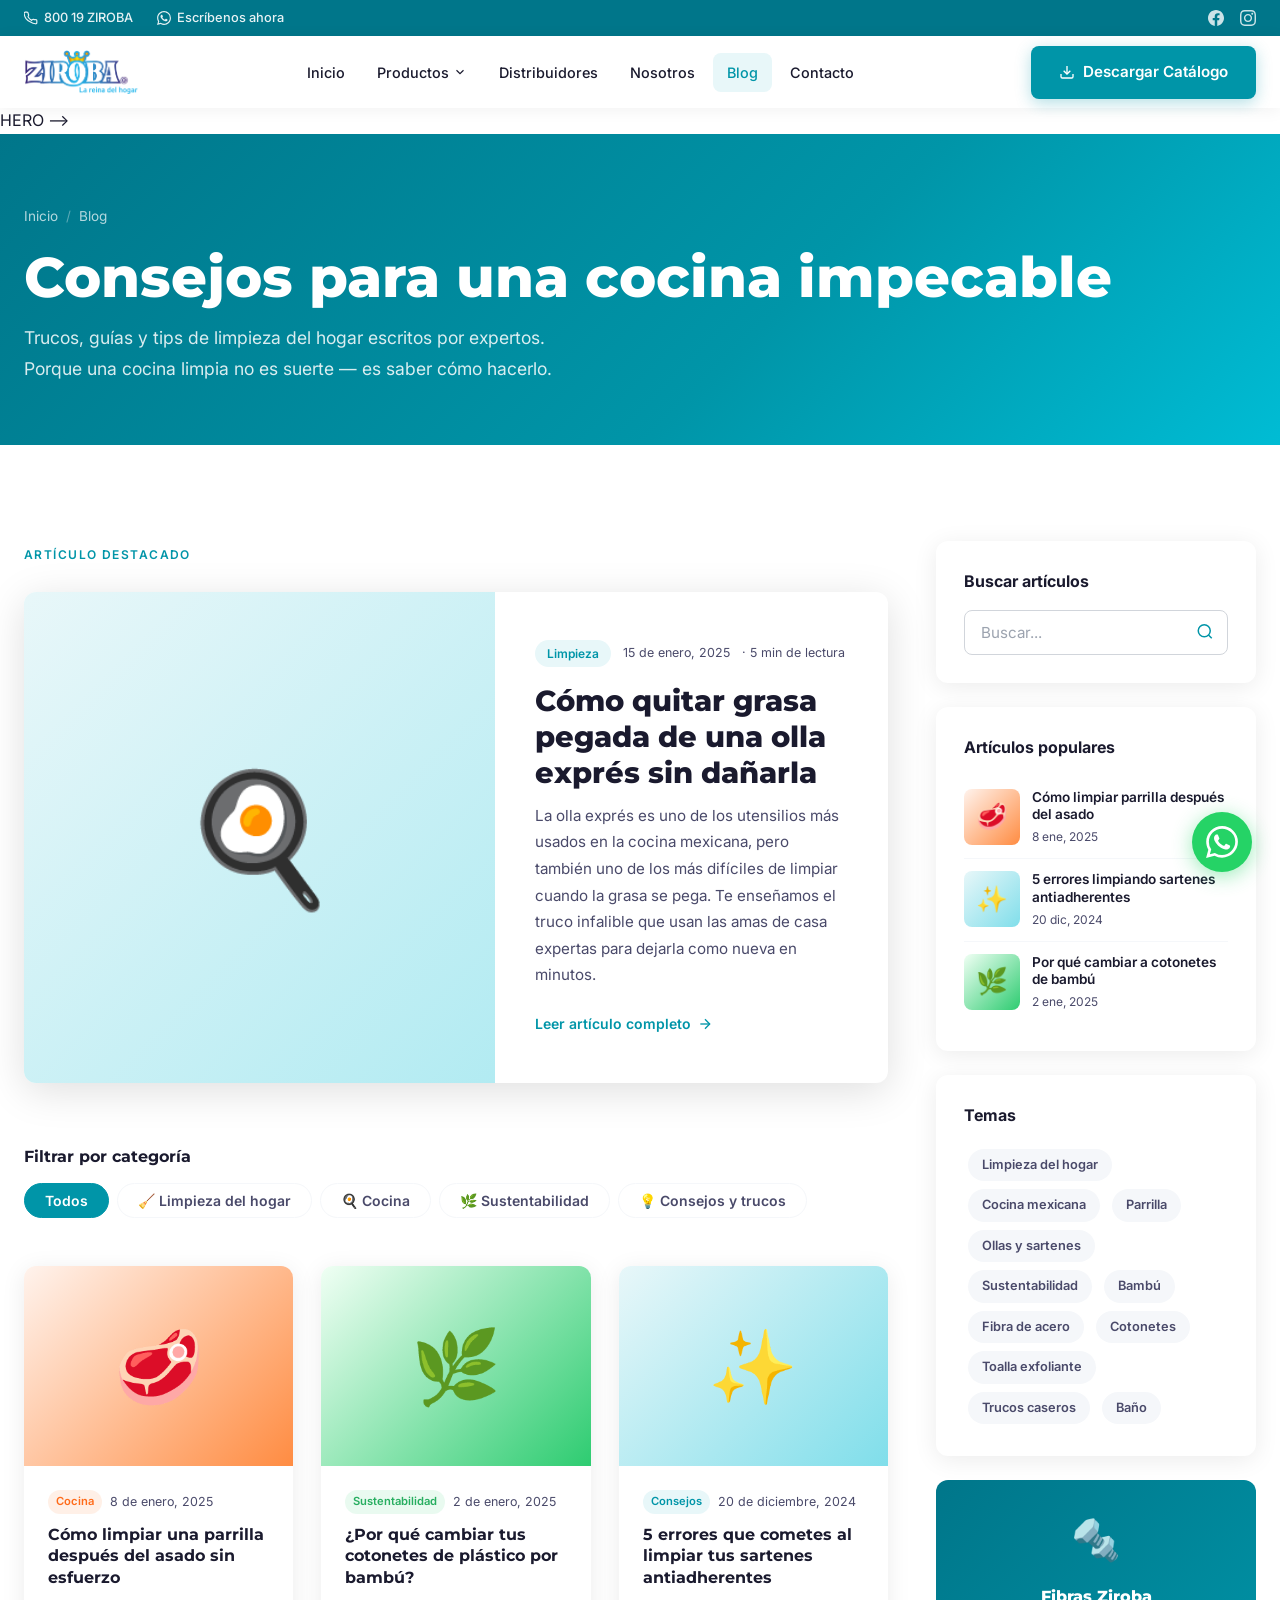
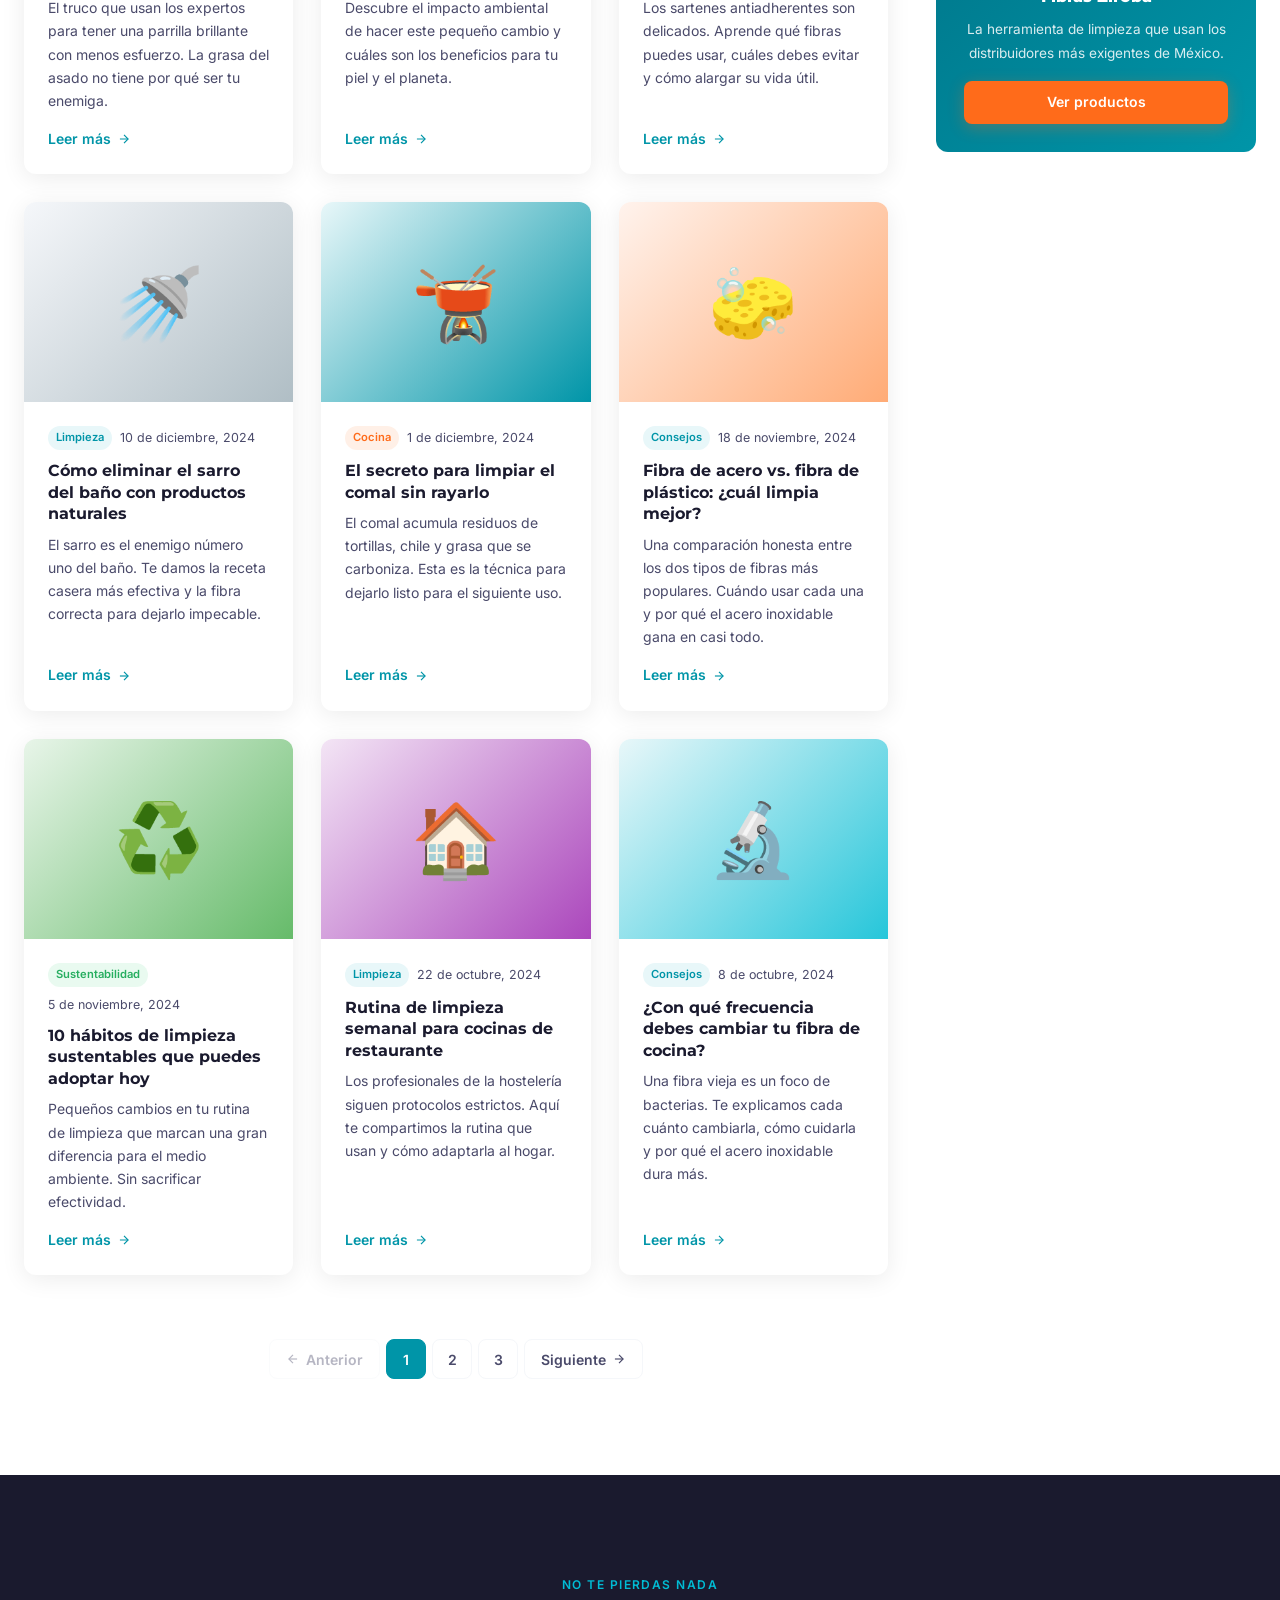
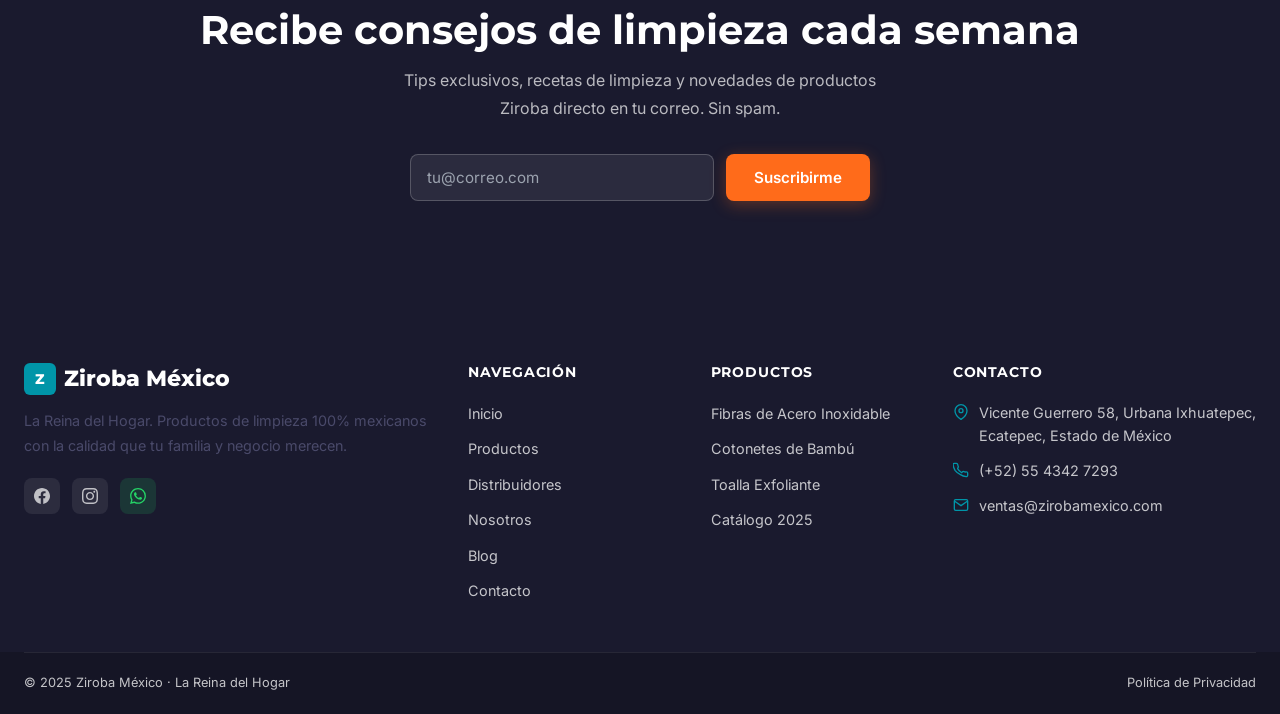
==== blog.html @ 5c54e31a "CAMBIOS CON CLAUDE" ====
<!DOCTYPE html>
<html lang="es-MX">
<head>
  <meta charset="UTF-8">
  <meta name="viewport" content="width=device-width, initial-scale=1.0">
  <title>Blog — Consejos de Limpieza para el Hogar | Ziroba México</title>
  <meta name="description" content="Consejos, trucos y guías de limpieza del hogar. Aprende cómo limpiar parrillas, ollas, sartenes y más con las fibras Ziroba. Tips para una cocina impecable.">
  <link rel="stylesheet" href="css/main.css">
  <style>
    .blog-hero {
      background: linear-gradient(135deg, var(--teal-dark) 0%, var(--teal) 60%, var(--teal-light) 100%);
      padding: 72px 0 60px;
    }
    .blog-hero h1 { color: white; margin-bottom: 12px; }
    .blog-hero p { color: rgba(255,255,255,.85); font-size: 1.1rem; max-width: 540px; }

    /* Filtros de categoría */
    .category-filters {
      display: flex;
      gap: 8px;
      flex-wrap: wrap;
      margin-bottom: 48px;
    }
    .filter-btn {
      padding: 8px 20px;
      border-radius: 24px;
      font-size: .875rem;
      font-weight: 600;
      border: 1.5px solid var(--gray-light);
      color: var(--gray);
      background: white;
      cursor: pointer;
      transition: all var(--transition);
    }
    .filter-btn:hover, .filter-btn.active {
      background: var(--teal);
      color: white;
      border-color: var(--teal);
    }

    /* Artículo destacado */
    .article-featured {
      display: grid;
      grid-template-columns: 1.2fr 1fr;
      gap: 0;
      background: white;
      border-radius: var(--radius);
      box-shadow: var(--shadow-md);
      overflow: hidden;
      margin-bottom: 64px;
      transition: box-shadow var(--transition), transform var(--transition);
    }
    .article-featured:hover { box-shadow: 0 12px 48px rgba(0,0,0,.15); transform: translateY(-4px); }
    .article-featured__img {
      background: linear-gradient(135deg, var(--teal-pale), #B2EBF2);
      display: flex;
      align-items: center;
      justify-content: center;
      font-size: 8rem;
      min-height: 360px;
    }
    .article-featured__body {
      padding: 48px 40px;
      display: flex;
      flex-direction: column;
      justify-content: center;
    }
    .article-featured__meta {
      display: flex;
      align-items: center;
      gap: 12px;
      margin-bottom: 16px;
      flex-wrap: wrap;
    }
    .article-featured__title {
      font-size: clamp(1.3rem, 2.5vw, 1.8rem);
      font-weight: 800;
      color: var(--navy);
      margin-bottom: 12px;
      line-height: 1.25;
    }
    .article-featured__excerpt {
      color: var(--gray);
      font-size: .95rem;
      line-height: 1.75;
      margin-bottom: 24px;
    }

    /* Grid de artículos */
    .articles-grid {
      display: grid;
      grid-template-columns: repeat(3, 1fr);
      gap: 28px;
    }
    .article-card {
      background: white;
      border-radius: var(--radius);
      box-shadow: var(--shadow);
      overflow: hidden;
      transition: box-shadow var(--transition), transform var(--transition);
      display: flex;
      flex-direction: column;
    }
    .article-card:hover { box-shadow: var(--shadow-md); transform: translateY(-4px); }
    .article-card__img {
      height: 200px;
      display: flex;
      align-items: center;
      justify-content: center;
      font-size: 4.5rem;
      flex-shrink: 0;
    }
    .article-card__body {
      padding: 24px;
      display: flex;
      flex-direction: column;
      flex: 1;
    }
    .article-card__meta {
      display: flex;
      align-items: center;
      gap: 8px;
      margin-bottom: 10px;
      flex-wrap: wrap;
    }
    .article-card__date {
      font-size: .78rem;
      color: var(--gray);
    }
    .article-card__title {
      font-size: 1rem;
      font-weight: 700;
      color: var(--navy);
      margin-bottom: 8px;
      line-height: 1.35;
    }
    .article-card__excerpt {
      font-size: .875rem;
      color: var(--gray);
      line-height: 1.65;
      margin-bottom: 16px;
      flex: 1;
    }
    .article-card__read {
      display: inline-flex;
      align-items: center;
      gap: 6px;
      color: var(--teal);
      font-weight: 600;
      font-size: .875rem;
      transition: gap var(--transition);
      margin-top: auto;
    }
    .article-card__read:hover { gap: 10px; }

    /* Paginación */
    .pagination {
      display: flex;
      align-items: center;
      justify-content: center;
      gap: 6px;
      margin-top: 64px;
    }
    .page-btn {
      width: 40px;
      height: 40px;
      border-radius: 8px;
      display: flex;
      align-items: center;
      justify-content: center;
      font-size: .875rem;
      font-weight: 600;
      border: 1.5px solid var(--gray-light);
      color: var(--gray);
      background: white;
      cursor: pointer;
      transition: all var(--transition);
    }
    .page-btn:hover, .page-btn.active {
      background: var(--teal);
      color: white;
      border-color: var(--teal);
    }
    .page-btn--prev, .page-btn--next { width: auto; padding: 0 16px; gap: 6px; }

    /* Newsletter lateral */
    .blog-layout { display: grid; grid-template-columns: 1fr 320px; gap: 48px; align-items: start; }
    .sidebar { position: sticky; top: 100px; }
    .sidebar-card {
      background: white;
      border-radius: var(--radius);
      box-shadow: var(--shadow);
      padding: 28px;
      margin-bottom: 24px;
    }
    .sidebar-card__title { font-size: 1rem; font-weight: 700; margin-bottom: 16px; }
    .sidebar-tag {
      display: inline-block;
      padding: 6px 14px;
      border-radius: 20px;
      font-size: .8rem;
      font-weight: 600;
      background: var(--gray-light);
      color: var(--gray);
      margin: 4px;
      cursor: pointer;
      transition: all var(--transition);
    }
    .sidebar-tag:hover { background: var(--teal); color: white; }

    @media (max-width: 1024px) {
      .blog-layout { grid-template-columns: 1fr; }
      .sidebar { position: static; }
      .articles-grid { grid-template-columns: repeat(2, 1fr); }
    }
    @media (max-width: 768px) {
      .article-featured { grid-template-columns: 1fr; }
      .article-featured__img { min-height: 200px; }
      .article-featured__body { padding: 28px 24px; }
      .articles-grid { grid-template-columns: 1fr; }
    }
  </style>
</head>
<body>

  <!-- UTILITY BAR -->
  <div class="utility-bar">
    <div class="container">
      <div class="utility-bar__inner">
        <div class="utility-bar__contact">
          <a href="tel:+525543427293" class="utility-bar__item">
            <svg xmlns="http://www.w3.org/2000/svg" viewBox="0 0 24 24" fill="none" stroke="currentColor" stroke-width="2"><path d="M22 16.92v3a2 2 0 01-2.18 2 19.79 19.79 0 01-8.63-3.07A19.5 19.5 0 013.07 12.5 19.79 19.79 0 01.12 4 2 2 0 012.1 2h3a2 2 0 012 1.72c.127.96.361 1.903.7 2.81a2 2 0 01-.45 2.11L6.91 9.91a16 16 0 006.17 6.17l1.08-1.34a2 2 0 012.11-.45c.907.339 1.85.573 2.81.7A2 2 0 0122 16.92z"/></svg>
            800 19 ZIROBA
          </a>
          <a href="https://wa.me/525543427293?text=Hola%2C+me+interesa+conocer+los+productos+Ziroba." target="_blank" rel="noopener" class="utility-bar__item">
            <svg xmlns="http://www.w3.org/2000/svg" viewBox="0 0 24 24" fill="currentColor"><path d="M17.472 14.382c-.297-.149-1.758-.867-2.03-.967c-.273-.099-.471-.148-.67.15-.197.297-.767.966-.94 1.164-.173.199-.347.223-.644.075-.297-.15-1.255-.463-2.39-1.475-.883-.788-1.48-1.761-1.653-2.059-.173-.297-.018-.458.13-.606.134-.133.298-.347.446-.52.149-.174.198-.298.298-.497.099-.198.05-.371-.025-.52-.075-.149-.669-1.612-.916-2.207-.242-.579-.487-.5-.669-.51-.173-.008-.371-.01-.57-.01-.198 0-.52.074-.792.372-.272.297-1.04 1.016-1.04 2.479 0 1.462 1.065 2.875 1.213 3.074.149.198 2.096 3.2 5.077 4.487.709.306 1.262.489 1.694.625.712.227 1.36.195 1.871.118.571-.085 1.758-.719 2.006-1.413.248-.694.248-1.289.173-1.413-.074-.124-.272-.198-.57-.347m-5.421 7.403h-.004a9.87 9.87 0 01-5.031-1.378l-.361-.214-3.741.982.998-3.648-.235-.374a9.86 9.86 0 01-1.51-5.26c.001-5.45 4.436-9.884 9.888-9.884 2.64 0 5.122 1.03 6.988 2.898a9.825 9.825 0 012.893 6.994c-.003 5.45-4.437 9.884-9.885 9.884m8.413-18.297A11.815 11.815 0 0012.05 0C5.495 0 .16 5.335.157 11.892c0 2.096.547 4.142 1.588 5.945L.057 24l6.305-1.654a11.882 11.882 0 005.683 1.448h.005c6.554 0 11.89-5.335 11.893-11.893a11.821 11.821 0 00-3.48-8.413z"/></svg>
            Escríbenos ahora
          </a>
        </div>
        <div class="utility-bar__socials">
          <a href="#" aria-label="Facebook"><svg xmlns="http://www.w3.org/2000/svg" viewBox="0 0 24 24" fill="currentColor"><path d="M24 12.073c0-6.627-5.373-12-12-12s-12 5.373-12 12c0 5.99 4.388 10.954 10.125 11.854v-8.385H7.078v-3.47h3.047V9.43c0-3.007 1.792-4.669 4.533-4.669 1.312 0 2.686.235 2.686.235v2.953H15.83c-1.491 0-1.956.925-1.956 1.874v2.25h3.328l-.532 3.47h-2.796v8.385C19.612 23.027 24 18.062 24 12.073z"/></svg></a>
          <a href="#" aria-label="Instagram"><svg xmlns="http://www.w3.org/2000/svg" viewBox="0 0 24 24" fill="currentColor"><path d="M12 2.163c3.204 0 3.584.012 4.85.07 3.252.148 4.771 1.691 4.919 4.919.058 1.265.069 1.645.069 4.849 0 3.205-.012 3.584-.069 4.849-.149 3.225-1.664 4.771-4.919 4.919-1.266.058-1.644.07-4.85.07-3.204 0-3.584-.012-4.849-.07-3.26-.149-4.771-1.699-4.919-4.92-.058-1.265-.07-1.644-.07-4.849 0-3.204.013-3.583.07-4.849.149-3.227 1.664-4.771 4.919-4.919 1.266-.057 1.645-.069 4.849-.069zm0-2.163c-3.259 0-3.667.014-4.947.072-4.358.2-6.78 2.618-6.98 6.98-.059 1.281-.073 1.689-.073 4.948 0 3.259.014 3.668.072 4.948.2 4.358 2.618 6.78 6.98 6.98 1.281.058 1.689.072 4.948.072 3.259 0 3.668-.014 4.948-.072 4.354-.2 6.782-2.618 6.979-6.98.059-1.28.073-1.689.073-4.948 0-3.259-.014-3.667-.072-4.947-.196-4.354-2.617-6.78-6.979-6.98-1.281-.059-1.69-.073-4.949-.073zm0 5.838c-3.403 0-6.162 2.759-6.162 6.162s2.759 6.163 6.162 6.163 6.162-2.759 6.162-6.163c0-3.403-2.759-6.162-6.162-6.162zm0 10.162c-2.209 0-4-1.79-4-4 0-2.209 1.791-4 4-4s4 1.791 4 4c0 2.21-1.791 4-4 4zm6.406-11.845c-.796 0-1.441.645-1.441 1.44s.645 1.44 1.441 1.44c.795 0 1.439-.645 1.439-1.44s-.644-1.44-1.439-1.44z"/></svg></a>
        </div>
      </div>
    </div>
  </div>

  <!-- NAVBAR -->
  <nav class="navbar">
    <div class="container">
      <div class="navbar__inner">
        <a href="index.html" class="navbar__logo">
          <img src="imagenes/zirobalogo.png" alt="Ziroba México" style="height:44px;width:auto;object-fit:contain;">
        </a>
        <div class="navbar__nav">
          <a href="index.html" class="navbar__link">Inicio</a>
          <div class="navbar__dropdown">
            <a href="productos.html" class="navbar__link navbar__dropdown-toggle">
              Productos
              <svg xmlns="http://www.w3.org/2000/svg" viewBox="0 0 24 24" fill="none" stroke="currentColor" stroke-width="2"><polyline points="6 9 12 15 18 9"/></svg>
            </a>
            <div class="navbar__dropdown-menu">
              <a href="productos.html#fibras" class="navbar__dropdown-item">
                <svg xmlns="http://www.w3.org/2000/svg" viewBox="0 0 24 24" fill="none" stroke="currentColor" stroke-width="2"><circle cx="12" cy="12" r="10"/><line x1="12" y1="8" x2="12" y2="16"/><line x1="8" y1="12" x2="16" y2="12"/></svg>
                Fibras de Acero Inoxidable
              </a>
              <a href="productos.html#cotonetes" class="navbar__dropdown-item">
                <svg xmlns="http://www.w3.org/2000/svg" viewBox="0 0 24 24" fill="none" stroke="currentColor" stroke-width="2"><path d="M12 2v20M2 12h20"/></svg>
                Cotonetes de Bambú
              </a>
              <a href="productos.html#toallas" class="navbar__dropdown-item">
                <svg xmlns="http://www.w3.org/2000/svg" viewBox="0 0 24 24" fill="none" stroke="currentColor" stroke-width="2"><rect x="3" y="3" width="18" height="18" rx="3"/></svg>
                Toalla Exfoliante
              </a>
            </div>
          </div>
          <a href="distribuidores.html" class="navbar__link">Distribuidores</a>
          <a href="nosotros.html" class="navbar__link">Nosotros</a>
          <!--  <a href="donde-comprar.html" class="navbar__link">Dónde Comprar</a> -->
          <a href="blog.html" class="navbar__link active">Blog</a>
          <a href="contacto.html" class="navbar__link">Contacto</a>
        </div>
        <a href="catalogo.html" class="btn btn--primary navbar__cta">
          <svg xmlns="http://www.w3.org/2000/svg" width="16" height="16" viewBox="0 0 24 24" fill="none" stroke="currentColor" stroke-width="2"><path d="M21 15v4a2 2 0 01-2 2H5a2 2 0 01-2-2v-4"/><polyline points="7 10 12 15 17 10"/><line x1="12" y1="15" x2="12" y2="3"/></svg>
          Descargar Catálogo
        </a>
        <button class="navbar__hamburger" aria-label="Abrir menú"><span></span><span></span><span></span></button>
      </div>
    </div>
  </nav>

  <div class="navbar__mobile">
    <a href="index.html" class="navbar__mobile-link">Inicio</a>
    <a href="productos.html" class="navbar__mobile-link">Productos</a>
    <a href="distribuidores.html" class="navbar__mobile-link">Distribuidores</a>
    <a href="nosotros.html" class="navbar__mobile-link">Nosotros</a>
   <!-- <a href="donde-comprar.html" class="navbar__mobile-link">Dónde Comprar</a> -->
    <a href="blog.html" class="navbar__mobile-link">Blog</a>
    <a href="contacto.html" class="navbar__mobile-link">Contacto</a>
    <div class="navbar__mobile-ctas">
      <a href="catalogo.html" class="btn btn--primary" style="justify-content:center;">Descargar Catálogo</a>
    </div>
  </div>

   HERO -->
  <section class="blog-hero">
    <div class="container">
      <nav class="breadcrumb">
        <a href="index.html">Inicio</a>
        <span class="breadcrumb__sep">/</span>
        <span>Blog</span>
      </nav>
      <h1>Consejos para una cocina impecable</h1>
      <p>Trucos, guías y tips de limpieza del hogar escritos por expertos. Porque una cocina limpia no es suerte — es saber cómo hacerlo.</p>
    </div>
  </section>

  <!-- CONTENIDO PRINCIPAL -->
  <section class="section">
    <div class="container">
      <div class="blog-layout">

        <!-- COLUMNA PRINCIPAL -->
        <div>

          <!-- ARTÍCULO DESTACADO -->
          <div style="margin-bottom:16px;">
            <span class="section-label">Artículo destacado</span>
          </div>
          <a href="#" class="article-featured reveal" style="display:grid;text-decoration:none;">
            <div class="article-featured__img">🍳</div>
            <div class="article-featured__body">
              <div class="article-featured__meta">
                <span class="badge badge--teal">Limpieza</span>
                <span class="article-card__date">15 de enero, 2025</span>
                <span style="font-size:.78rem;color:var(--gray);">· 5 min de lectura</span>
              </div>
              <h2 class="article-featured__title">Cómo quitar grasa pegada de una olla exprés sin dañarla</h2>
              <p class="article-featured__excerpt">La olla exprés es uno de los utensilios más usados en la cocina mexicana, pero también uno de los más difíciles de limpiar cuando la grasa se pega. Te enseñamos el truco infalible que usan las amas de casa expertas para dejarla como nueva en minutos.</p>
              <div style="display:flex;align-items:center;gap:10px;">
                <span class="article-card__read">
                  Leer artículo completo
                  <svg xmlns="http://www.w3.org/2000/svg" width="16" height="16" viewBox="0 0 24 24" fill="none" stroke="currentColor" stroke-width="2"><line x1="5" y1="12" x2="19" y2="12"/><polyline points="12 5 19 12 12 19"/></svg>
                </span>
              </div>
            </div>
          </a>

          <!-- FILTROS DE CATEGORÍA -->
          <div style="margin: 48px 0 32px;">
            <h3 style="margin-bottom:16px;font-size:1rem;">Filtrar por categoría</h3>
            <div class="category-filters">
              <button class="filter-btn active" onclick="filtrarCategoria('todos', this)">Todos</button>
              <button class="filter-btn" onclick="filtrarCategoria('limpieza', this)">🧹 Limpieza del hogar</button>
              <button class="filter-btn" onclick="filtrarCategoria('cocina', this)">🍳 Cocina</button>
              <button class="filter-btn" onclick="filtrarCategoria('sustentabilidad', this)">🌿 Sustentabilidad</button>
              <button class="filter-btn" onclick="filtrarCategoria('consejos', this)">💡 Consejos y trucos</button>
            </div>
          </div>

          <!-- GRID DE ARTÍCULOS -->
          <div class="articles-grid" id="articles-grid">

            <article class="article-card reveal" data-cat="cocina">
              <div class="article-card__img" style="background:linear-gradient(135deg,#FFF3ED,#FF8C42);">🥩</div>
              <div class="article-card__body">
                <div class="article-card__meta">
                  <span class="badge badge--orange" style="font-size:.7rem;padding:3px 8px;">Cocina</span>
                  <span class="article-card__date">8 de enero, 2025</span>
                </div>
                <h3 class="article-card__title">Cómo limpiar una parrilla después del asado sin esfuerzo</h3>
                <p class="article-card__excerpt">El truco que usan los expertos para tener una parrilla brillante con menos esfuerzo. La grasa del asado no tiene por qué ser tu enemiga.</p>
                <a href="#" class="article-card__read">
                  Leer más
                  <svg xmlns="http://www.w3.org/2000/svg" width="14" height="14" viewBox="0 0 24 24" fill="none" stroke="currentColor" stroke-width="2"><line x1="5" y1="12" x2="19" y2="12"/><polyline points="12 5 19 12 12 19"/></svg>
                </a>
              </div>
            </article>

            <article class="article-card reveal reveal-delay-1" data-cat="sustentabilidad">
              <div class="article-card__img" style="background:linear-gradient(135deg,#F0FFF4,#2ECC71);">🌿</div>
              <div class="article-card__body">
                <div class="article-card__meta">
                  <span class="badge" style="background:rgba(46,204,113,.1);color:#27ae60;font-size:.7rem;padding:3px 8px;">Sustentabilidad</span>
                  <span class="article-card__date">2 de enero, 2025</span>
                </div>
                <h3 class="article-card__title">¿Por qué cambiar tus cotonetes de plástico por bambú?</h3>
                <p class="article-card__excerpt">Descubre el impacto ambiental de hacer este pequeño cambio y cuáles son los beneficios para tu piel y el planeta.</p>
                <a href="#" class="article-card__read">
                  Leer más
                  <svg xmlns="http://www.w3.org/2000/svg" width="14" height="14" viewBox="0 0 24 24" fill="none" stroke="currentColor" stroke-width="2"><line x1="5" y1="12" x2="19" y2="12"/><polyline points="12 5 19 12 12 19"/></svg>
                </a>
              </div>
            </article>

            <article class="article-card reveal reveal-delay-2" data-cat="consejos">
              <div class="article-card__img" style="background:linear-gradient(135deg,var(--teal-pale),#80DEEA);">✨</div>
              <div class="article-card__body">
                <div class="article-card__meta">
                  <span class="badge badge--teal" style="font-size:.7rem;padding:3px 8px;">Consejos</span>
                  <span class="article-card__date">20 de diciembre, 2024</span>
                </div>
                <h3 class="article-card__title">5 errores que cometes al limpiar tus sartenes antiadherentes</h3>
                <p class="article-card__excerpt">Los sartenes antiadherentes son delicados. Aprende qué fibras puedes usar, cuáles debes evitar y cómo alargar su vida útil.</p>
                <a href="#" class="article-card__read">
                  Leer más
                  <svg xmlns="http://www.w3.org/2000/svg" width="14" height="14" viewBox="0 0 24 24" fill="none" stroke="currentColor" stroke-width="2"><line x1="5" y1="12" x2="19" y2="12"/><polyline points="12 5 19 12 12 19"/></svg>
                </a>
              </div>
            </article>

            <article class="article-card reveal" data-cat="limpieza">
              <div class="article-card__img" style="background:linear-gradient(135deg,#F5F7FA,#B0BEC5);">🚿</div>
              <div class="article-card__body">
                <div class="article-card__meta">
                  <span class="badge badge--teal" style="font-size:.7rem;padding:3px 8px;">Limpieza</span>
                  <span class="article-card__date">10 de diciembre, 2024</span>
                </div>
                <h3 class="article-card__title">Cómo eliminar el sarro del baño con productos naturales</h3>
                <p class="article-card__excerpt">El sarro es el enemigo número uno del baño. Te damos la receta casera más efectiva y la fibra correcta para dejarlo impecable.</p>
                <a href="#" class="article-card__read">
                  Leer más
                  <svg xmlns="http://www.w3.org/2000/svg" width="14" height="14" viewBox="0 0 24 24" fill="none" stroke="currentColor" stroke-width="2"><line x1="5" y1="12" x2="19" y2="12"/><polyline points="12 5 19 12 12 19"/></svg>
                </a>
              </div>
            </article>

            <article class="article-card reveal reveal-delay-1" data-cat="cocina">
              <div class="article-card__img" style="background:linear-gradient(135deg,#E8F7F9,#0095A8);">🫕</div>
              <div class="article-card__body">
                <div class="article-card__meta">
                  <span class="badge badge--orange" style="font-size:.7rem;padding:3px 8px;">Cocina</span>
                  <span class="article-card__date">1 de diciembre, 2024</span>
                </div>
                <h3 class="article-card__title">El secreto para limpiar el comal sin rayarlo</h3>
                <p class="article-card__excerpt">El comal acumula residuos de tortillas, chile y grasa que se carboniza. Esta es la técnica para dejarlo listo para el siguiente uso.</p>
                <a href="#" class="article-card__read">
                  Leer más
                  <svg xmlns="http://www.w3.org/2000/svg" width="14" height="14" viewBox="0 0 24 24" fill="none" stroke="currentColor" stroke-width="2"><line x1="5" y1="12" x2="19" y2="12"/><polyline points="12 5 19 12 12 19"/></svg>
                </a>
              </div>
            </article>

            <article class="article-card reveal reveal-delay-2" data-cat="consejos">
              <div class="article-card__img" style="background:linear-gradient(135deg,#FFF3ED,#FFAB76);">🧽</div>
              <div class="article-card__body">
                <div class="article-card__meta">
                  <span class="badge badge--teal" style="font-size:.7rem;padding:3px 8px;">Consejos</span>
                  <span class="article-card__date">18 de noviembre, 2024</span>
                </div>
                <h3 class="article-card__title">Fibra de acero vs. fibra de plástico: ¿cuál limpia mejor?</h3>
                <p class="article-card__excerpt">Una comparación honesta entre los dos tipos de fibras más populares. Cuándo usar cada una y por qué el acero inoxidable gana en casi todo.</p>
                <a href="#" class="article-card__read">
                  Leer más
                  <svg xmlns="http://www.w3.org/2000/svg" width="14" height="14" viewBox="0 0 24 24" fill="none" stroke="currentColor" stroke-width="2"><line x1="5" y1="12" x2="19" y2="12"/><polyline points="12 5 19 12 12 19"/></svg>
                </a>
              </div>
            </article>

            <article class="article-card reveal" data-cat="sustentabilidad">
              <div class="article-card__img" style="background:linear-gradient(135deg,#E8F5E9,#66BB6A);">♻️</div>
              <div class="article-card__body">
                <div class="article-card__meta">
                  <span class="badge" style="background:rgba(46,204,113,.1);color:#27ae60;font-size:.7rem;padding:3px 8px;">Sustentabilidad</span>
                  <span class="article-card__date">5 de noviembre, 2024</span>
                </div>
                <h3 class="article-card__title">10 hábitos de limpieza sustentables que puedes adoptar hoy</h3>
                <p class="article-card__excerpt">Pequeños cambios en tu rutina de limpieza que marcan una gran diferencia para el medio ambiente. Sin sacrificar efectividad.</p>
                <a href="#" class="article-card__read">
                  Leer más
                  <svg xmlns="http://www.w3.org/2000/svg" width="14" height="14" viewBox="0 0 24 24" fill="none" stroke="currentColor" stroke-width="2"><line x1="5" y1="12" x2="19" y2="12"/><polyline points="12 5 19 12 12 19"/></svg>
                </a>
              </div>
            </article>

            <article class="article-card reveal reveal-delay-1" data-cat="limpieza">
              <div class="article-card__img" style="background:linear-gradient(135deg,#F3E5F5,#AB47BC);">🏠</div>
              <div class="article-card__body">
                <div class="article-card__meta">
                  <span class="badge badge--teal" style="font-size:.7rem;padding:3px 8px;">Limpieza</span>
                  <span class="article-card__date">22 de octubre, 2024</span>
                </div>
                <h3 class="article-card__title">Rutina de limpieza semanal para cocinas de restaurante</h3>
                <p class="article-card__excerpt">Los profesionales de la hostelería siguen protocolos estrictos. Aquí te compartimos la rutina que usan y cómo adaptarla al hogar.</p>
                <a href="#" class="article-card__read">
                  Leer más
                  <svg xmlns="http://www.w3.org/2000/svg" width="14" height="14" viewBox="0 0 24 24" fill="none" stroke="currentColor" stroke-width="2"><line x1="5" y1="12" x2="19" y2="12"/><polyline points="12 5 19 12 12 19"/></svg>
                </a>
              </div>
            </article>

            <article class="article-card reveal reveal-delay-2" data-cat="consejos">
              <div class="article-card__img" style="background:linear-gradient(135deg,#E8F7F9,#26C6DA);">🔬</div>
              <div class="article-card__body">
                <div class="article-card__meta">
                  <span class="badge badge--teal" style="font-size:.7rem;padding:3px 8px;">Consejos</span>
                  <span class="article-card__date">8 de octubre, 2024</span>
                </div>
                <h3 class="article-card__title">¿Con qué frecuencia debes cambiar tu fibra de cocina?</h3>
                <p class="article-card__excerpt">Una fibra vieja es un foco de bacterias. Te explicamos cada cuánto cambiarla, cómo cuidarla y por qué el acero inoxidable dura más.</p>
                <a href="#" class="article-card__read">
                  Leer más
                  <svg xmlns="http://www.w3.org/2000/svg" width="14" height="14" viewBox="0 0 24 24" fill="none" stroke="currentColor" stroke-width="2"><line x1="5" y1="12" x2="19" y2="12"/><polyline points="12 5 19 12 12 19"/></svg>
                </a>
              </div>
            </article>

          </div>

          <!-- MENSAJE SIN RESULTADOS -->
          <div id="no-articles" style="display:none;text-align:center;padding:64px 0;">
            <div style="font-size:3rem;margin-bottom:16px;">📝</div>
            <h3 style="margin-bottom:8px;">Próximamente más artículos</h3>
            <p>Estamos preparando contenido en esta categoría. Regresa pronto.</p>
          </div>

          <!-- PAGINACIÓN -->
          <div class="pagination" id="pagination">
            <button class="page-btn page-btn--prev" disabled style="opacity:.4;cursor:not-allowed;">
              <svg xmlns="http://www.w3.org/2000/svg" width="14" height="14" viewBox="0 0 24 24" fill="none" stroke="currentColor" stroke-width="2"><line x1="19" y1="12" x2="5" y2="12"/><polyline points="12 5 5 12 12 19"/></svg>
              Anterior
            </button>
            <button class="page-btn active">1</button>
            <button class="page-btn">2</button>
            <button class="page-btn">3</button>
            <button class="page-btn page-btn--next">
              Siguiente
              <svg xmlns="http://www.w3.org/2000/svg" width="14" height="14" viewBox="0 0 24 24" fill="none" stroke="currentColor" stroke-width="2"><line x1="5" y1="12" x2="19" y2="12"/><polyline points="12 5 19 12 12 19"/></svg>
            </button>
          </div>

        </div>

        <!-- SIDEBAR -->
        <aside class="sidebar">

          <!-- Búsqueda -->
          <div class="sidebar-card">
            <div class="sidebar-card__title">Buscar artículos</div>
            <div style="position:relative;">
              <input type="text" class="form-control" placeholder="Buscar..." id="blog-search" style="padding-right:44px;">
              <button onclick="buscarArticulos()" style="position:absolute;right:10px;top:50%;transform:translateY(-50%);background:none;border:none;color:var(--teal);cursor:pointer;padding:4px;">
                <svg xmlns="http://www.w3.org/2000/svg" width="18" height="18" viewBox="0 0 24 24" fill="none" stroke="currentColor" stroke-width="2"><circle cx="11" cy="11" r="8"/><line x1="21" y1="21" x2="16.65" y2="16.65"/></svg>
              </button>
            </div>
          </div>

          <!-- Artículos populares -->
          <div class="sidebar-card">
            <div class="sidebar-card__title">Artículos populares</div>
            <div style="display:flex;flex-direction:column;gap:0;">
              <a href="#" style="display:flex;gap:12px;padding:12px 0;border-bottom:1px solid var(--gray-light);text-decoration:none;">
                <div style="width:56px;height:56px;background:linear-gradient(135deg,#FFF3ED,#FF8C42);border-radius:8px;display:flex;align-items:center;justify-content:center;font-size:1.6rem;flex-shrink:0;">🥩</div>
                <div>
                  <div style="font-size:.85rem;font-weight:600;color:var(--navy);line-height:1.3;margin-bottom:3px;">Cómo limpiar parrilla después del asado</div>
                  <div style="font-size:.75rem;color:var(--gray);">8 ene, 2025</div>
                </div>
              </a>
              <a href="#" style="display:flex;gap:12px;padding:12px 0;border-bottom:1px solid var(--gray-light);text-decoration:none;">
                <div style="width:56px;height:56px;background:linear-gradient(135deg,var(--teal-pale),#80DEEA);border-radius:8px;display:flex;align-items:center;justify-content:center;font-size:1.6rem;flex-shrink:0;">✨</div>
                <div>
                  <div style="font-size:.85rem;font-weight:600;color:var(--navy);line-height:1.3;margin-bottom:3px;">5 errores limpiando sartenes antiadherentes</div>
                  <div style="font-size:.75rem;color:var(--gray);">20 dic, 2024</div>
                </div>
              </a>
              <a href="#" style="display:flex;gap:12px;padding:12px 0;text-decoration:none;">
                <div style="width:56px;height:56px;background:linear-gradient(135deg,#F0FFF4,#2ECC71);border-radius:8px;display:flex;align-items:center;justify-content:center;font-size:1.6rem;flex-shrink:0;">🌿</div>
                <div>
                  <div style="font-size:.85rem;font-weight:600;color:var(--navy);line-height:1.3;margin-bottom:3px;">Por qué cambiar a cotonetes de bambú</div>
                  <div style="font-size:.75rem;color:var(--gray);">2 ene, 2025</div>
                </div>
              </a>
            </div>
          </div>

          <!-- Tags -->
          <div class="sidebar-card">
            <div class="sidebar-card__title">Temas</div>
            <div>
              <span class="sidebar-tag">Limpieza del hogar</span>
              <span class="sidebar-tag">Cocina mexicana</span>
              <span class="sidebar-tag">Parrilla</span>
              <span class="sidebar-tag">Ollas y sartenes</span>
              <span class="sidebar-tag">Sustentabilidad</span>
              <span class="sidebar-tag">Bambú</span>
              <span class="sidebar-tag">Fibra de acero</span>
              <span class="sidebar-tag">Cotonetes</span>
              <span class="sidebar-tag">Toalla exfoliante</span>
              <span class="sidebar-tag">Trucos caseros</span>
              <span class="sidebar-tag">Baño</span>
            </div>
          </div>

          <!-- CTA producto -->
          <div style="background:linear-gradient(135deg,var(--teal-dark),var(--teal));border-radius:var(--radius);padding:28px;color:white;text-align:center;">
            <div style="font-size:2.5rem;margin-bottom:12px;">🔩</div>
            <div style="font-family:'Montserrat',sans-serif;font-weight:800;font-size:1rem;margin-bottom:8px;">Fibras Ziroba</div>
            <p style="color:rgba(255,255,255,.85);font-size:.85rem;margin-bottom:16px;">La herramienta de limpieza que usan los distribuidores más exigentes de México.</p>
            <a href="productos.html" class="btn btn--orange btn--sm" style="width:100%;justify-content:center;">Ver productos</a>
          </div>

        </aside>

      </div>
    </div>
  </section>

  <!-- NEWSLETTER -->
  <section class="section section--dark">
    <div class="container text-center">
      <span class="section-label" style="color:var(--teal-light);">No te pierdas nada</span>
      <h2 style="color:white;margin-bottom:12px;">Recibe consejos de limpieza cada semana</h2>
      <p style="color:rgba(255,255,255,.7);margin-bottom:32px;max-width:480px;margin-left:auto;margin-right:auto;">Tips exclusivos, recetas de limpieza y novedades de productos Ziroba directo en tu correo. Sin spam.</p>
      <form data-form="blog-newsletter" style="max-width:460px;margin:0 auto;">
        <div class="form-inline">
          <input type="email" class="form-control" placeholder="tu@correo.com" required style="background:rgba(255,255,255,.08);border-color:rgba(255,255,255,.2);color:white;">
          <button type="submit" class="btn btn--orange" style="white-space:nowrap;">Suscribirme</button>
        </div>
      </form>
    </div>
  </section>

  <!-- FOOTER -->
  <footer class="footer">
    <div class="container">
      <div class="footer__grid">
        <div>
          <div class="footer__logo"><div class="footer__logo-badge">Z</div>Ziroba México</div>
          <p class="footer__desc">La Reina del Hogar. Productos de limpieza 100% mexicanos con la calidad que tu familia y negocio merecen.</p>
          <div class="footer__socials">
            <a href="#" class="footer__social-btn" aria-label="Facebook"><svg xmlns="http://www.w3.org/2000/svg" viewBox="0 0 24 24" fill="currentColor"><path d="M24 12.073c0-6.627-5.373-12-12-12s-12 5.373-12 12c0 5.99 4.388 10.954 10.125 11.854v-8.385H7.078v-3.47h3.047V9.43c0-3.007 1.792-4.669 4.533-4.669 1.312 0 2.686.235 2.686.235v2.953H15.83c-1.491 0-1.956.925-1.956 1.874v2.25h3.328l-.532 3.47h-2.796v8.385C19.612 23.027 24 18.062 24 12.073z"/></svg></a>
            <a href="#" class="footer__social-btn" aria-label="Instagram"><svg xmlns="http://www.w3.org/2000/svg" viewBox="0 0 24 24" fill="currentColor"><path d="M12 2.163c3.204 0 3.584.012 4.85.07 3.252.148 4.771 1.691 4.919 4.919.058 1.265.069 1.645.069 4.849 0 3.205-.012 3.584-.069 4.849-.149 3.225-1.664 4.771-4.919 4.919-1.266.058-1.644.07-4.85.07-3.204 0-3.584-.012-4.849-.07-3.26-.149-4.771-1.699-4.919-4.92-.058-1.265-.07-1.644-.07-4.849 0-3.204.013-3.583.07-4.849.149-3.227 1.664-4.771 4.919-4.919 1.266-.057 1.645-.069 4.849-.069zm0-2.163c-3.259 0-3.667.014-4.947.072-4.358.2-6.78 2.618-6.98 6.98-.059 1.281-.073 1.689-.073 4.948 0 3.259.014 3.668.072 4.948.2 4.358 2.618 6.78 6.98 6.98 1.281.058 1.689.072 4.948.072 3.259 0 3.668-.014 4.948-.072 4.354-.2 6.782-2.618 6.979-6.98.059-1.28.073-1.689.073-4.948 0-3.259-.014-3.667-.072-4.947-.196-4.354-2.617-6.78-6.979-6.98-1.281-.059-1.69-.073-4.949-.073zm0 5.838c-3.403 0-6.162 2.759-6.162 6.162s2.759 6.163 6.162 6.163 6.162-2.759 6.162-6.163c0-3.403-2.759-6.162-6.162-6.162zm0 10.162c-2.209 0-4-1.79-4-4 0-2.209 1.791-4 4-4s4 1.791 4 4c0 2.21-1.791 4-4 4zm6.406-11.845c-.796 0-1.441.645-1.441 1.44s.645 1.44 1.441 1.44c.795 0 1.439-.645 1.439-1.44s-.644-1.44-1.439-1.44z"/></svg></a>
            <a href="https://wa.me/525543427293" class="footer__social-btn" aria-label="WhatsApp" style="background:rgba(37,211,102,.15);color:#25D366;"><svg xmlns="http://www.w3.org/2000/svg" viewBox="0 0 24 24" fill="currentColor"><path d="M17.472 14.382c-.297-.149-1.758-.867-2.03-.967c-.273-.099-.471-.148-.67.15-.197.297-.767.966-.94 1.164-.173.199-.347.223-.644.075-.297-.15-1.255-.463-2.39-1.475-.883-.788-1.48-1.761-1.653-2.059-.173-.297-.018-.458.13-.606.134-.133.298-.347.446-.52.149-.174.198-.298.298-.497.099-.198.05-.371-.025-.52-.075-.149-.669-1.612-.916-2.207-.242-.579-.487-.5-.669-.51-.173-.008-.371-.01-.57-.01-.198 0-.52.074-.792.372-.272.297-1.04 1.016-1.04 2.479 0 1.462 1.065 2.875 1.213 3.074.149.198 2.096 3.2 5.077 4.487.709.306 1.262.489 1.694.625.712.227 1.36.195 1.871.118.571-.085 1.758-.719 2.006-1.413.248-.694.248-1.289.173-1.413-.074-.124-.272-.198-.57-.347m-5.421 7.403h-.004a9.87 9.87 0 01-5.031-1.378l-.361-.214-3.741.982.998-3.648-.235-.374a9.86 9.86 0 01-1.51-5.26c.001-5.45 4.436-9.884 9.888-9.884 2.64 0 5.122 1.03 6.988 2.898a9.825 9.825 0 012.893 6.994c-.003 5.45-4.437 9.884-9.885 9.884m8.413-18.297A11.815 11.815 0 0012.05 0C5.495 0 .16 5.335.157 11.892c0 2.096.547 4.142 1.588 5.945L.057 24l6.305-1.654a11.882 11.882 0 005.683 1.448h.005c6.554 0 11.89-5.335 11.893-11.893a11.821 11.821 0 00-3.48-8.413z"/></svg></a>
          </div>
        </div>
        <div>
          <div class="footer__col-title">Navegación</div>
          <ul class="footer__links">
            <li><a href="index.html">Inicio</a></li>
            <li><a href="productos.html">Productos</a></li>
            <li><a href="distribuidores.html">Distribuidores</a></li>
            <li><a href="nosotros.html">Nosotros</a></li>
            <li><a href="blog.html">Blog</a></li>
            <li><a href="contacto.html">Contacto</a></li>
          </ul>
        </div>
        <div>
          <div class="footer__col-title">Productos</div>
          <ul class="footer__links">
            <li><a href="productos.html#fibras">Fibras de Acero Inoxidable</a></li>
            <li><a href="productos.html#cotonetes">Cotonetes de Bambú</a></li>
            <li><a href="productos.html#toallas">Toalla Exfoliante</a></li>
            <li><a href="catalogo.html">Catálogo 2025</a></li>
          </ul>
        </div>
        <div>
          <div class="footer__col-title">Contacto</div>
          <div class="footer__contact-item">
            <svg xmlns="http://www.w3.org/2000/svg" viewBox="0 0 24 24" fill="none" stroke="currentColor" stroke-width="2"><path d="M21 10c0 7-9 13-9 13s-9-6-9-13a9 9 0 0118 0z"/><circle cx="12" cy="10" r="3"/></svg>
            Vicente Guerrero 58, Urbana Ixhuatepec, Ecatepec, Estado de México
          </div>
          <div class="footer__contact-item">
            <svg xmlns="http://www.w3.org/2000/svg" viewBox="0 0 24 24" fill="none" stroke="currentColor" stroke-width="2"><path d="M22 16.92v3a2 2 0 01-2.18 2 19.79 19.79 0 01-8.63-3.07A19.5 19.5 0 013.07 12.5 19.79 19.79 0 01.12 4 2 2 0 012.1 2h3a2 2 0 012 1.72c.127.96.361 1.903.7 2.81a2 2 0 01-.45 2.11L6.91 9.91a16 16 0 006.17 6.17l1.08-1.34a2 2 0 012.11-.45c.907.339 1.85.573 2.81.7A2 2 0 0122 16.92z"/></svg>
            <a href="tel:+525543427293" style="color:inherit;">(+52) 55 4342 7293</a>
          </div>
          <div class="footer__contact-item">
            <svg xmlns="http://www.w3.org/2000/svg" viewBox="0 0 24 24" fill="none" stroke="currentColor" stroke-width="2"><path d="M4 4h16c1.1 0 2 .9 2 2v12c0 1.1-.9 2-2 2H4c-1.1 0-2-.9-2-2V6c0-1.1.9-2 2-2z"/><polyline points="22,6 12,13 2,6"/></svg>
            <a href="mailto:ventas@zirobamexico.com" style="color:inherit;">ventas@zirobamexico.com</a>
          </div>
        </div>
      </div>
    </div>
    <div style="background:rgba(0,0,0,.2);">
      <div class="container">
        <div class="footer__bottom">
          <span>© 2025 Ziroba México · La Reina del Hogar</span>
          <a href="#">Política de Privacidad</a>
        </div>
      </div>
    </div>
  </footer>

  <!-- WhatsApp FAB -->
  <a href="https://wa.me/525543427293?text=Hola%2C+me+interesa+conocer+los+productos+Ziroba." target="_blank" rel="noopener" class="wa-fab" aria-label="WhatsApp">
    <svg xmlns="http://www.w3.org/2000/svg" viewBox="0 0 24 24" fill="currentColor"><path d="M17.472 14.382c-.297-.149-1.758-.867-2.03-.967c-.273-.099-.471-.148-.67.15-.197.297-.767.966-.94 1.164-.173.199-.347.223-.644.075-.297-.15-1.255-.463-2.39-1.475-.883-.788-1.48-1.761-1.653-2.059-.173-.297-.018-.458.13-.606.134-.133.298-.347.446-.52.149-.174.198-.298.298-.497.099-.198.05-.371-.025-.52-.075-.149-.669-1.612-.916-2.207-.242-.579-.487-.5-.669-.51-.173-.008-.371-.01-.57-.01-.198 0-.52.074-.792.372-.272.297-1.04 1.016-1.04 2.479 0 1.462 1.065 2.875 1.213 3.074.149.198 2.096 3.2 5.077 4.487.709.306 1.262.489 1.694.625.712.227 1.36.195 1.871.118.571-.085 1.758-.719 2.006-1.413.248-.694.248-1.289.173-1.413-.074-.124-.272-.198-.57-.347m-5.421 7.403h-.004a9.87 9.87 0 01-5.031-1.378l-.361-.214-3.741.982.998-3.648-.235-.374a9.86 9.86 0 01-1.51-5.26c.001-5.45 4.436-9.884 9.888-9.884 2.64 0 5.122 1.03 6.988 2.898a9.825 9.825 0 012.893 6.994c-.003 5.45-4.437 9.884-9.885 9.884m8.413-18.297A11.815 11.815 0 0012.05 0C5.495 0 .16 5.335.157 11.892c0 2.096.547 4.142 1.588 5.945L.057 24l6.305-1.654a11.882 11.882 0 005.683 1.448h.005c6.554 0 11.89-5.335 11.893-11.893a11.821 11.821 0 00-3.48-8.413z"/></svg>
  </a>

  <script src="js/main.js"></script>
  <script>
    function filtrarCategoria(cat, btn) {
      document.querySelectorAll('.filter-btn').forEach(b => b.classList.remove('active'));
      btn.classList.add('active');

      const articles = document.querySelectorAll('#articles-grid .article-card');
      const noArticles = document.getElementById('no-articles');
      const pagination = document.getElementById('pagination');
      let visible = 0;

      articles.forEach(article => {
        const show = cat === 'todos' || article.dataset.cat === cat;
        article.style.display = show ? 'flex' : 'none';
        if (show) visible++;
      });

      noArticles.style.display = visible === 0 ? 'block' : 'none';
      pagination.style.display = visible === 0 ? 'none' : 'flex';
    }

    function buscarArticulos() {
      const query = document.getElementById('blog-search').value.toLowerCase().trim();
      if (!query) return;

      const articles = document.querySelectorAll('#articles-grid .article-card');
      let visible = 0;

      articles.forEach(article => {
        const title = article.querySelector('.article-card__title')?.textContent.toLowerCase() || '';
        const excerpt = article.querySelector('.article-card__excerpt')?.textContent.toLowerCase() || '';
        const match = title.includes(query) || excerpt.includes(query);
        article.style.display = match ? 'flex' : 'none';
        if (match) visible++;
      });

      document.getElementById('no-articles').style.display = visible === 0 ? 'block' : 'none';
      document.getElementById('pagination').style.display = visible === 0 ? 'none' : 'flex';

      document.querySelectorAll('.filter-btn').forEach(b => b.classList.remove('active'));
    }

    document.getElementById('blog-search').addEventListener('keydown', (e) => {
      if (e.key === 'Enter') buscarArticulos();
      if (e.key === 'Escape' || e.target.value === '') {
        filtrarCategoria('todos', document.querySelector('.filter-btn'));
      }
    });
  </script>
</body>
</html>
---- css/main.css ----
/* =========================================
   ZIROBA MÉXICO — Main Stylesheet
   ========================================= */

/* --- Google Fonts import --- */
@import url('https://fonts.googleapis.com/css2?family=Montserrat:wght@400;600;700;800&family=Inter:wght@400;500;600&family=Nunito:wght@800;900&display=swap');

/* --- CSS Custom Properties --- */
:root {
  --teal:        #0095A8;
  --teal-dark:   #00768A;
  --teal-light:  #00BCD4;
  --teal-pale:   #E8F7F9;
  --orange:      #FF6B1A;
  --orange-soft: #FF8C42;
  --navy:        #1A1A2E;
  --gray:        #4A4A6A;
  --gray-light:  #F5F7FA;
  --white:       #FFFFFF;
  --green:       #2ECC71;

  --font-heading: 'Montserrat', sans-serif;
  --font-body:    'Inter', sans-serif;
  --font-accent:  'Nunito', sans-serif;

  --max-w: 1280px;
  --radius: 12px;
  --radius-sm: 8px;
  --shadow: 0 4px 24px rgba(0,0,0,.08);
  --shadow-md: 0 8px 40px rgba(0,0,0,.13);
  --transition: .25s ease;
}

/* --- Reset --- */
*, *::before, *::after { box-sizing: border-box; margin: 0; padding: 0; }
html { scroll-behavior: smooth; font-size: 16px; }
body {
  font-family: var(--font-body);
  color: var(--navy);
  background: var(--white);
  line-height: 1.6;
  overflow-x: hidden;
}
img { max-width: 100%; display: block; }
a { color: inherit; text-decoration: none; }
ul { list-style: none; }
button { cursor: pointer; border: none; background: none; font-family: inherit; }
input, textarea, select {
  font-family: var(--font-body);
  font-size: 1rem;
}

/* --- Typography --- */
h1, h2, h3, h4 {
  font-family: var(--font-heading);
  line-height: 1.2;
  color: var(--navy);
}
h1 { font-size: clamp(2rem, 5vw, 3.5rem); font-weight: 800; }
h2 { font-size: clamp(1.6rem, 3.5vw, 2.5rem); font-weight: 700; }
h3 { font-size: clamp(1.1rem, 2vw, 1.4rem); font-weight: 700; }
h4 { font-size: 1.1rem; font-weight: 600; }
p  { color: var(--gray); font-size: 1rem; line-height: 1.75; }

/* --- Layout --- */
.container {
  max-width: var(--max-w);
  margin: 0 auto;
  padding: 0 24px;
}
.section { padding: 96px 0; }
.section--sm { padding: 64px 0; }
.section--alt { background: var(--gray-light); }
.section--teal { background: var(--teal); color: var(--white); }
.section--teal p, .section--teal h2 { color: var(--white); }
.section--pale { background: var(--teal-pale); }
.section--dark { background: var(--navy); color: var(--white); }
.section--dark h2, .section--dark p { color: var(--white); }

.grid-2 { display: grid; grid-template-columns: 1fr 1fr; gap: 48px; align-items: center; }
.grid-3 { display: grid; grid-template-columns: repeat(3, 1fr); gap: 32px; }
.grid-4 { display: grid; grid-template-columns: repeat(4, 1fr); gap: 24px; }

.text-center { text-align: center; }
.section-label {
  display: inline-block;
  font-family: var(--font-body);
  font-weight: 600;
  font-size: .75rem;
  letter-spacing: .12em;
  text-transform: uppercase;
  color: var(--teal);
  margin-bottom: 12px;
}
.section-title { margin-bottom: 16px; }
.section-subtitle { color: var(--gray); font-size: 1.1rem; margin-bottom: 48px; max-width: 600px; }
.section-subtitle.center { margin: 0 auto 48px; }

/* --- Buttons --- */
.btn {
  display: inline-flex;
  align-items: center;
  gap: 8px;
  padding: 14px 28px;
  border-radius: var(--radius-sm);
  font-family: var(--font-body);
  font-weight: 600;
  font-size: .95rem;
  transition: background var(--transition), transform var(--transition), box-shadow var(--transition);
  white-space: nowrap;
}
.btn:hover { transform: translateY(-2px); }
.btn--primary {
  background: var(--teal);
  color: var(--white);
  box-shadow: 0 4px 16px rgba(0,149,168,.3);
}
.btn--primary:hover { background: var(--teal-dark); box-shadow: 0 6px 24px rgba(0,149,168,.4); }
.btn--orange {
  background: var(--orange);
  color: var(--white);
  box-shadow: 0 4px 16px rgba(255,107,26,.3);
}
.btn--orange:hover { background: var(--orange-soft); box-shadow: 0 6px 24px rgba(255,107,26,.4); }
.btn--outline-white {
  background: transparent;
  color: var(--white);
  border: 2px solid rgba(255,255,255,.7);
}
.btn--outline-white:hover { background: rgba(255,255,255,.1); border-color: var(--white); }
.btn--outline-teal {
  background: transparent;
  color: var(--teal);
  border: 2px solid var(--teal);
}
.btn--outline-teal:hover { background: var(--teal); color: var(--white); }
.btn--lg { padding: 18px 36px; font-size: 1.05rem; }
.btn--sm { padding: 10px 20px; font-size: .875rem; }

/* --- Utility Bar --- */
.utility-bar {
  background: var(--teal-dark);
  padding: 8px 0;
}
.utility-bar__inner {
  display: flex;
  align-items: center;
  justify-content: space-between;
}
.utility-bar__contact {
  display: flex;
  align-items: center;
  gap: 24px;
}
.utility-bar__item {
  display: flex;
  align-items: center;
  gap: 6px;
  color: rgba(255,255,255,.9);
  font-size: .8rem;
  font-weight: 500;
  transition: color var(--transition);
}
.utility-bar__item:hover { color: var(--white); }
.utility-bar__item svg { width: 14px; height: 14px; flex-shrink: 0; }
.utility-bar__socials { display: flex; align-items: center; gap: 16px; }
.utility-bar__socials a {
  color: rgba(255,255,255,.8);
  transition: color var(--transition);
  display: flex;
}
.utility-bar__socials a:hover { color: var(--white); }
.utility-bar__socials svg { width: 16px; height: 16px; }

/* --- Navbar --- */
.navbar {
  position: sticky;
  top: 0;
  z-index: 100;
  background: var(--white);
  box-shadow: 0 2px 16px rgba(0,0,0,.06);
  transition: box-shadow var(--transition);
}
.navbar.scrolled { box-shadow: 0 4px 24px rgba(0,0,0,.12); }
.navbar__inner {
  display: flex;
  align-items: center;
  justify-content: space-between;
  height: 72px;
}
.navbar__logo {
  display: flex;
  align-items: center;
  flex-shrink: 0;
}
.navbar__logo img {
  height: 44px;
  width: auto;
  object-fit: contain;
  display: block;
}
.navbar__logo-icon {
  width: 40px;
  height: 40px;
  background: var(--teal);
  border-radius: 8px;
  display: flex;
  align-items: center;
  justify-content: center;
  color: white;
  font-size: 1.2rem;
  font-weight: 900;
}
.navbar__nav {
  display: flex;
  align-items: center;
  gap: 4px;
}
.navbar__link {
  padding: 8px 14px;
  border-radius: var(--radius-sm);
  font-weight: 500;
  font-size: .9rem;
  color: var(--navy);
  transition: background var(--transition), color var(--transition);
  position: relative;
}
.navbar__link:hover, .navbar__link.active {
  background: var(--teal-pale);
  color: var(--teal);
}
.navbar__dropdown { position: relative; }
.navbar__dropdown-toggle {
  display: flex;
  align-items: center;
  gap: 4px;
}
.navbar__dropdown-toggle svg { width: 14px; height: 14px; transition: transform var(--transition); }
.navbar__dropdown:hover .navbar__dropdown-toggle svg { transform: rotate(180deg); }
.navbar__dropdown-menu {
  position: absolute;
  top: calc(100% + 8px);
  left: 0;
  background: var(--white);
  border-radius: var(--radius);
  box-shadow: var(--shadow-md);
  padding: 8px;
  min-width: 240px;
  opacity: 0;
  visibility: hidden;
  transform: translateY(-8px);
  transition: all var(--transition);
  border: 1px solid rgba(0,0,0,.06);
}
.navbar__dropdown:hover .navbar__dropdown-menu {
  opacity: 1;
  visibility: visible;
  transform: translateY(0);
}
.navbar__dropdown-item {
  display: flex;
  align-items: center;
  gap: 10px;
  padding: 10px 12px;
  border-radius: var(--radius-sm);
  font-size: .9rem;
  color: var(--gray);
  transition: background var(--transition), color var(--transition);
}
.navbar__dropdown-item:hover { background: var(--teal-pale); color: var(--teal); }
.navbar__dropdown-item svg { width: 18px; height: 18px; color: var(--teal); flex-shrink: 0; }
.navbar__cta { margin-left: 8px; }
.navbar__hamburger {
  display: none;
  flex-direction: column;
  gap: 5px;
  padding: 8px;
  border-radius: var(--radius-sm);
}
.navbar__hamburger span {
  display: block;
  width: 22px;
  height: 2px;
  background: var(--navy);
  border-radius: 2px;
  transition: all var(--transition);
}
.navbar__hamburger.open span:nth-child(1) { transform: translateY(7px) rotate(45deg); }
.navbar__hamburger.open span:nth-child(2) { opacity: 0; }
.navbar__hamburger.open span:nth-child(3) { transform: translateY(-7px) rotate(-45deg); }

/* Mobile drawer */
.navbar__mobile {
  display: none;
  position: fixed;
  inset: 0;
  background: var(--white);
  z-index: 99;
  flex-direction: column;
  padding: 90px 24px 32px;
  overflow-y: auto;
  transform: translateX(100%);
  transition: transform .3s ease;
}
.navbar__mobile.open { transform: translateX(0); }
.navbar__mobile-link {
  display: flex;
  align-items: center;
  justify-content: space-between;
  padding: 16px 0;
  border-bottom: 1px solid var(--gray-light);
  font-family: var(--font-heading);
  font-weight: 700;
  font-size: 1.1rem;
  color: var(--navy);
}
.navbar__mobile-link:hover { color: var(--teal); }
.navbar__mobile-sub { padding-left: 16px; }
.navbar__mobile-sub a {
  display: block;
  padding: 12px 0;
  border-bottom: 1px solid var(--gray-light);
  font-size: .95rem;
  color: var(--gray);
}
.navbar__mobile-sub a:hover { color: var(--teal); }
.navbar__mobile-ctas { margin-top: 32px; display: flex; flex-direction: column; gap: 12px; }
.navbar__mobile-wa {
  display: flex;
  align-items: center;
  gap: 8px;
  justify-content: center;
  padding: 14px;
  background: #25D366;
  color: white;
  border-radius: var(--radius-sm);
  font-weight: 600;
  margin-top: 12px;
}

/* --- Cards --- */
.card {
  background: var(--white);
  border-radius: var(--radius);
  box-shadow: var(--shadow);
  overflow: hidden;
  transition: box-shadow var(--transition), transform var(--transition);
}
.card:hover { box-shadow: var(--shadow-md); transform: translateY(-4px); }
.card__img { width: 100%; aspect-ratio: 16/9; object-fit: cover; }
.card__body { padding: 24px; }
.card__badge {
  display: inline-block;
  padding: 4px 10px;
  border-radius: 20px;
  font-size: .75rem;
  font-weight: 600;
  letter-spacing: .05em;
  text-transform: uppercase;
  background: var(--teal-pale);
  color: var(--teal);
  margin-bottom: 10px;
}
.card__badge--green { background: rgba(46,204,113,.12); color: #27ae60; }
.card__badge--orange { background: rgba(255,107,26,.12); color: var(--orange); }
.card__title { margin-bottom: 8px; }
.card__text { font-size: .9rem; margin-bottom: 16px; }
.card__link {
  display: inline-flex;
  align-items: center;
  gap: 6px;
  color: var(--teal);
  font-weight: 600;
  font-size: .9rem;
  transition: gap var(--transition);
}
.card__link:hover { gap: 10px; }

/* Feature icon card */
.feature-card {
  background: var(--white);
  border-radius: var(--radius);
  padding: 32px;
  box-shadow: var(--shadow);
  transition: box-shadow var(--transition), transform var(--transition);
}
.feature-card:hover { box-shadow: var(--shadow-md); transform: translateY(-4px); }
.feature-card__icon {
  width: 56px;
  height: 56px;
  background: var(--teal-pale);
  border-radius: 14px;
  display: flex;
  align-items: center;
  justify-content: center;
  margin-bottom: 20px;
  color: var(--teal);
}
.feature-card__icon svg { width: 28px; height: 28px; }
.feature-card__title { margin-bottom: 10px; font-size: 1.1rem; }
.feature-card__text { font-size: .9rem; }

/* Stat card */
.stat-card { text-align: center; padding: 24px; }
.stat-card__number {
  font-family: var(--font-accent);
  font-size: clamp(2.5rem, 5vw, 4rem);
  font-weight: 900;
  color: var(--white);
  line-height: 1;
  margin-bottom: 6px;
}
.stat-card__label { color: rgba(255,255,255,.8); font-size: .9rem; font-weight: 500; }

/* Testimonial card */
.testimonial-card {
  background: var(--white);
  border-radius: var(--radius);
  padding: 28px;
  box-shadow: var(--shadow);
  position: relative;
}
.testimonial-card::before {
  content: '"';
  position: absolute;
  top: 16px;
  right: 24px;
  font-size: 4rem;
  color: var(--teal-pale);
  font-family: Georgia, serif;
  line-height: 1;
}
.testimonial-card__text { font-size: .95rem; font-style: italic; margin-bottom: 20px; }
.testimonial-card__author { display: flex; align-items: center; gap: 12px; }
.testimonial-card__avatar {
  width: 44px;
  height: 44px;
  background: var(--teal);
  border-radius: 50%;
  display: flex;
  align-items: center;
  justify-content: center;
  color: white;
  font-family: var(--font-heading);
  font-weight: 700;
  font-size: 1.1rem;
  flex-shrink: 0;
}
.testimonial-card__name { font-weight: 700; font-size: .9rem; color: var(--navy); }
.testimonial-card__role { font-size: .8rem; color: var(--gray); }

/* --- Product card --- */
.product-card {
  background: var(--white);
  border-radius: var(--radius);
  box-shadow: var(--shadow);
  overflow: hidden;
  transition: box-shadow var(--transition), transform var(--transition);
}
.product-card:hover { box-shadow: var(--shadow-md); transform: translateY(-4px); }
.product-card__img-wrap {
  background: var(--gray-light);
  aspect-ratio: 1;
  display: flex;
  align-items: center;
  justify-content: center;
  overflow: hidden;
}
.product-card__img-placeholder {
  display: flex;
  flex-direction: column;
  align-items: center;
  gap: 8px;
  color: var(--teal);
  opacity: .5;
}
.product-card__img-placeholder svg { width: 48px; height: 48px; }
.product-card__img-placeholder span { font-size: .8rem; font-weight: 600; }
.product-card__body { padding: 20px; }
.product-card__code { font-size: .75rem; color: var(--gray); margin-bottom: 4px; font-weight: 600; letter-spacing: .05em; text-transform: uppercase; }
.product-card__name { font-size: 1rem; font-weight: 700; margin-bottom: 6px; }
.product-card__detail { font-size: .85rem; color: var(--gray); margin-bottom: 16px; }

/* --- Forms --- */
.form-group { margin-bottom: 20px; }
.form-label { display: block; font-weight: 600; font-size: .875rem; margin-bottom: 6px; color: var(--navy); }
.form-control {
  width: 100%;
  padding: 12px 16px;
  border: 1.5px solid #D1D5DB;
  border-radius: var(--radius-sm);
  font-size: .95rem;
  color: var(--navy);
  background: var(--white);
  transition: border-color var(--transition), box-shadow var(--transition);
  outline: none;
}
.form-control:focus { border-color: var(--teal); box-shadow: 0 0 0 3px rgba(0,149,168,.12); }
.form-control::placeholder { color: #9CA3AF; }
textarea.form-control { resize: vertical; min-height: 120px; }
select.form-control { cursor: pointer; appearance: none; background-image: url("data:image/svg+xml,%3Csvg xmlns='http://www.w3.org/2000/svg' width='16' height='16' viewBox='0 0 24 24' fill='none' stroke='%234A4A6A' stroke-width='2'%3E%3Cpolyline points='6 9 12 15 18 9'/%3E%3C/svg%3E"); background-repeat: no-repeat; background-position: right 12px center; padding-right: 40px; }

/* Inline form */
.form-inline { display: flex; gap: 12px; }
.form-inline .form-control { flex: 1; }

/* --- Breadcrumb --- */
.breadcrumb {
  display: flex;
  align-items: center;
  gap: 8px;
  font-size: .85rem;
  color: rgba(255,255,255,.7);
  margin-bottom: 16px;
}
.breadcrumb a { color: rgba(255,255,255,.7); }
.breadcrumb a:hover { color: var(--white); }
.breadcrumb__sep { opacity: .5; }

/* --- Page Hero (inner pages) --- */
.page-hero {
  background: linear-gradient(135deg, var(--teal-dark) 0%, var(--teal) 60%, var(--teal-light) 100%);
  padding: 72px 0 60px;
  color: var(--white);
}
.page-hero h1 { color: var(--white); margin-bottom: 12px; }
.page-hero p { color: rgba(255,255,255,.85); font-size: 1.1rem; max-width: 520px; }

/* --- Checklist --- */
.checklist { display: flex; flex-direction: column; gap: 12px; }
.checklist__item {
  display: flex;
  align-items: flex-start;
  gap: 10px;
  font-size: .95rem;
  color: var(--gray);
}
.checklist__icon { color: var(--teal); flex-shrink: 0; margin-top: 2px; }
.checklist__icon svg { width: 18px; height: 18px; }

/* --- Separator --- */
.sep { border: none; border-top: 1px solid rgba(0,0,0,.07); margin: 48px 0; }

/* --- Badge pill --- */
.badge {
  display: inline-flex;
  align-items: center;
  gap: 4px;
  padding: 4px 12px;
  border-radius: 20px;
  font-size: .75rem;
  font-weight: 600;
}
.badge--teal { background: var(--teal-pale); color: var(--teal); }
.badge--orange { background: rgba(255,107,26,.1); color: var(--orange); }
.badge--green { background: rgba(46,204,113,.1); color: #27ae60; }

/* --- Trust bar (icon + text inline) --- */
.trust-bar { display: flex; align-items: center; justify-content: center; gap: 32px; flex-wrap: wrap; margin-top: 32px; }
.trust-item { display: flex; align-items: center; gap: 8px; font-size: .9rem; font-weight: 600; color: rgba(255,255,255,.9); }
.trust-item svg { width: 20px; height: 20px; }

/* --- WhatsApp FAB --- */
.wa-fab {
  position: fixed;
  bottom: 28px;
  right: 28px;
  z-index: 200;
  width: 60px;
  height: 60px;
  background: #25D366;
  border-radius: 50%;
  display: flex;
  align-items: center;
  justify-content: center;
  box-shadow: 0 4px 20px rgba(37,211,102,.45);
  transition: transform var(--transition), box-shadow var(--transition);
  cursor: pointer;
}
.wa-fab:hover { transform: scale(1.1); box-shadow: 0 6px 28px rgba(37,211,102,.55); }
.wa-fab svg { width: 32px; height: 32px; color: white; }

/* --- Footer --- */
.footer {
  background: var(--navy);
  color: rgba(255,255,255,.75);
  padding: 64px 0 0;
}
.footer__grid {
  display: grid;
  grid-template-columns: 2fr 1fr 1fr 1.5fr;
  gap: 40px;
  padding-bottom: 48px;
}
.footer__logo {
  font-family: var(--font-heading);
  font-weight: 800;
  font-size: 1.4rem;
  color: var(--white);
  margin-bottom: 12px;
  display: flex;
  align-items: center;
  gap: 8px;
}
.footer__logo-badge {
  background: var(--teal);
  color: white;
  width: 32px;
  height: 32px;
  border-radius: 6px;
  display: flex;
  align-items: center;
  justify-content: center;
  font-size: .9rem;
}
.footer__desc { font-size: .9rem; line-height: 1.7; margin-bottom: 20px; }
.footer__socials { display: flex; gap: 12px; }
.footer__social-btn {
  width: 36px;
  height: 36px;
  border-radius: 8px;
  background: rgba(255,255,255,.08);
  display: flex;
  align-items: center;
  justify-content: center;
  color: rgba(255,255,255,.7);
  transition: background var(--transition), color var(--transition);
}
.footer__social-btn:hover { background: var(--teal); color: white; }
.footer__social-btn svg { width: 16px; height: 16px; }
.footer__col-title { font-family: var(--font-heading); font-weight: 700; font-size: .9rem; color: var(--white); text-transform: uppercase; letter-spacing: .06em; margin-bottom: 16px; }
.footer__links { display: flex; flex-direction: column; gap: 10px; }
.footer__links a { font-size: .9rem; transition: color var(--transition); }
.footer__links a:hover { color: var(--teal-light); }
.footer__contact-item { display: flex; align-items: flex-start; gap: 10px; margin-bottom: 12px; font-size: .9rem; }
.footer__contact-item svg { width: 16px; height: 16px; color: var(--teal); flex-shrink: 0; margin-top: 3px; }
.footer__bottom {
  border-top: 1px solid rgba(255,255,255,.08);
  padding: 20px 0;
  font-size: .8rem;
  display: flex;
  align-items: center;
  justify-content: space-between;
  flex-wrap: wrap;
  gap: 12px;
}
.footer__bottom a:hover { color: var(--teal-light); }

/* --- Scroll animation --- */
.reveal {
  opacity: 0;
  transform: translateY(28px);
  transition: opacity .6s ease, transform .6s ease;
}
.reveal.visible { opacity: 1; transform: translateY(0); }
.reveal-delay-1 { transition-delay: .1s; }
.reveal-delay-2 { transition-delay: .2s; }
.reveal-delay-3 { transition-delay: .3s; }

/* --- FAQ accordion --- */
.faq-item { border-bottom: 1px solid rgba(0,0,0,.07); }
.faq-question {
  width: 100%;
  text-align: left;
  padding: 20px 0;
  display: flex;
  align-items: center;
  justify-content: space-between;
  font-weight: 600;
  font-size: 1rem;
  color: var(--navy);
  gap: 16px;
}
.faq-question svg { width: 20px; height: 20px; color: var(--teal); flex-shrink: 0; transition: transform var(--transition); }
.faq-item.open .faq-question svg { transform: rotate(180deg); }
.faq-answer { max-height: 0; overflow: hidden; transition: max-height .35s ease; }
.faq-answer-inner { padding-bottom: 20px; color: var(--gray); font-size: .95rem; }

/* --- Process steps --- */
.steps { display: flex; gap: 0; }
.step {
  flex: 1;
  text-align: center;
  padding: 32px 24px;
  position: relative;
}
.step::after {
  content: '';
  position: absolute;
  top: 48px;
  right: -1px;
  width: 40px;
  height: 2px;
  background: var(--teal-pale);
}
.step:last-child::after { display: none; }
.step__num {
  width: 56px;
  height: 56px;
  background: var(--teal);
  border-radius: 50%;
  display: flex;
  align-items: center;
  justify-content: center;
  margin: 0 auto 16px;
  font-family: var(--font-accent);
  font-weight: 900;
  font-size: 1.4rem;
  color: white;
}
.step__title { font-weight: 700; margin-bottom: 8px; }
.step__text { font-size: .875rem; color: var(--gray); }

/* --- Tabs --- */
.tabs { display: flex; gap: 4px; border-bottom: 2px solid var(--gray-light); margin-bottom: 48px; overflow-x: auto; }
.tab-btn {
  padding: 12px 24px;
  border-radius: var(--radius-sm) var(--radius-sm) 0 0;
  font-weight: 600;
  font-size: .9rem;
  color: var(--gray);
  border-bottom: 2px solid transparent;
  margin-bottom: -2px;
  transition: color var(--transition), border-color var(--transition), background var(--transition);
  white-space: nowrap;
}
.tab-btn:hover { color: var(--teal); background: var(--teal-pale); }
.tab-btn.active { color: var(--teal); border-color: var(--teal); }
.tab-content { display: none; }
.tab-content.active { display: block; }

/* --- Split section --- */
.split { display: grid; grid-template-columns: 1fr 1fr; gap: 80px; align-items: center; }
.split--reverse { }
.split__img {
  border-radius: var(--radius);
  overflow: hidden;
  aspect-ratio: 4/3;
  background: var(--gray-light);
  display: flex;
  align-items: center;
  justify-content: center;
  font-size: 4rem;
}
.split__accent { border-left: 4px solid var(--orange); padding-left: 20px; }

/* --- Map placeholder --- */
.map-placeholder {
  width: 100%;
  aspect-ratio: 16/9;
  background: var(--gray-light);
  border-radius: var(--radius);
  display: flex;
  flex-direction: column;
  align-items: center;
  justify-content: center;
  gap: 12px;
  color: var(--gray);
}
.map-placeholder svg { width: 48px; height: 48px; opacity: .4; }
.map-placeholder p { font-size: .875rem; opacity: .6; }

/* =========================================
   RESPONSIVE
   ========================================= */
@media (max-width: 1024px) {
  .grid-4 { grid-template-columns: repeat(2, 1fr); }
  .footer__grid { grid-template-columns: 1fr 1fr; }
}

@media (max-width: 768px) {
  .section { padding: 64px 0; }
  .utility-bar { display: none; }
  .navbar__nav { display: none; }
  .navbar__cta { display: none; }
  .navbar__hamburger { display: flex; }
  .navbar__mobile { display: flex; }

  .grid-2 { grid-template-columns: 1fr; gap: 32px; }
  .grid-3 { grid-template-columns: 1fr; }
  .grid-4 { grid-template-columns: 1fr 1fr; }
  .split { grid-template-columns: 1fr; gap: 40px; }
  .split--reverse .split__img { order: -1; }
  .steps { flex-direction: column; }
  .step::after { display: none; }
  .footer__grid { grid-template-columns: 1fr; gap: 32px; }
  .footer__bottom { flex-direction: column; text-align: center; }
  .form-inline { flex-direction: column; }
  .trust-bar { gap: 16px; }
  .tabs { gap: 0; }
  .tab-btn { padding: 10px 16px; font-size: .85rem; }
}

@media (max-width: 480px) {
  .container { padding: 0 16px; }
  .grid-4 { grid-template-columns: 1fr; }
  h1 { font-size: 1.9rem; }
  h2 { font-size: 1.5rem; }
  .btn--lg { padding: 14px 24px; font-size: .95rem; }
  .wa-fab { width: 52px; height: 52px; bottom: 20px; right: 20px; }
  .wa-fab svg { width: 28px; height: 28px; }
}
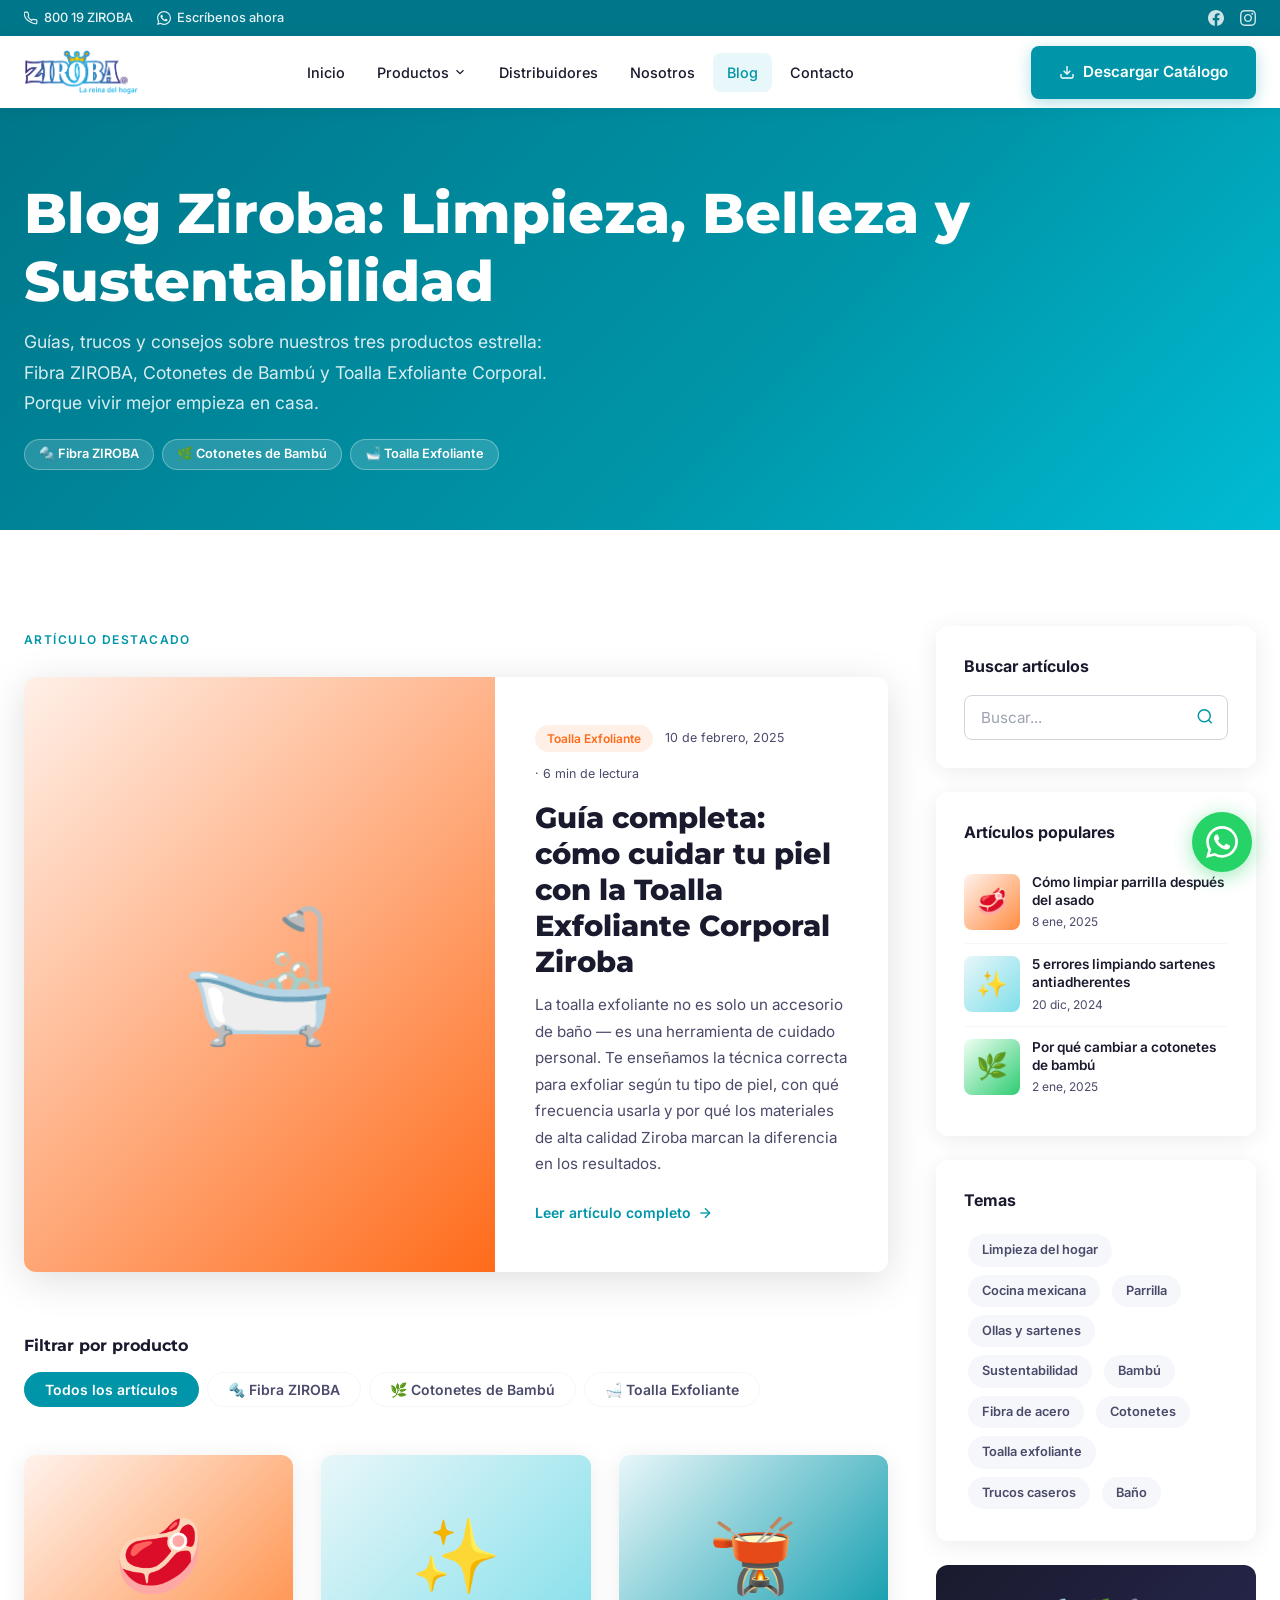
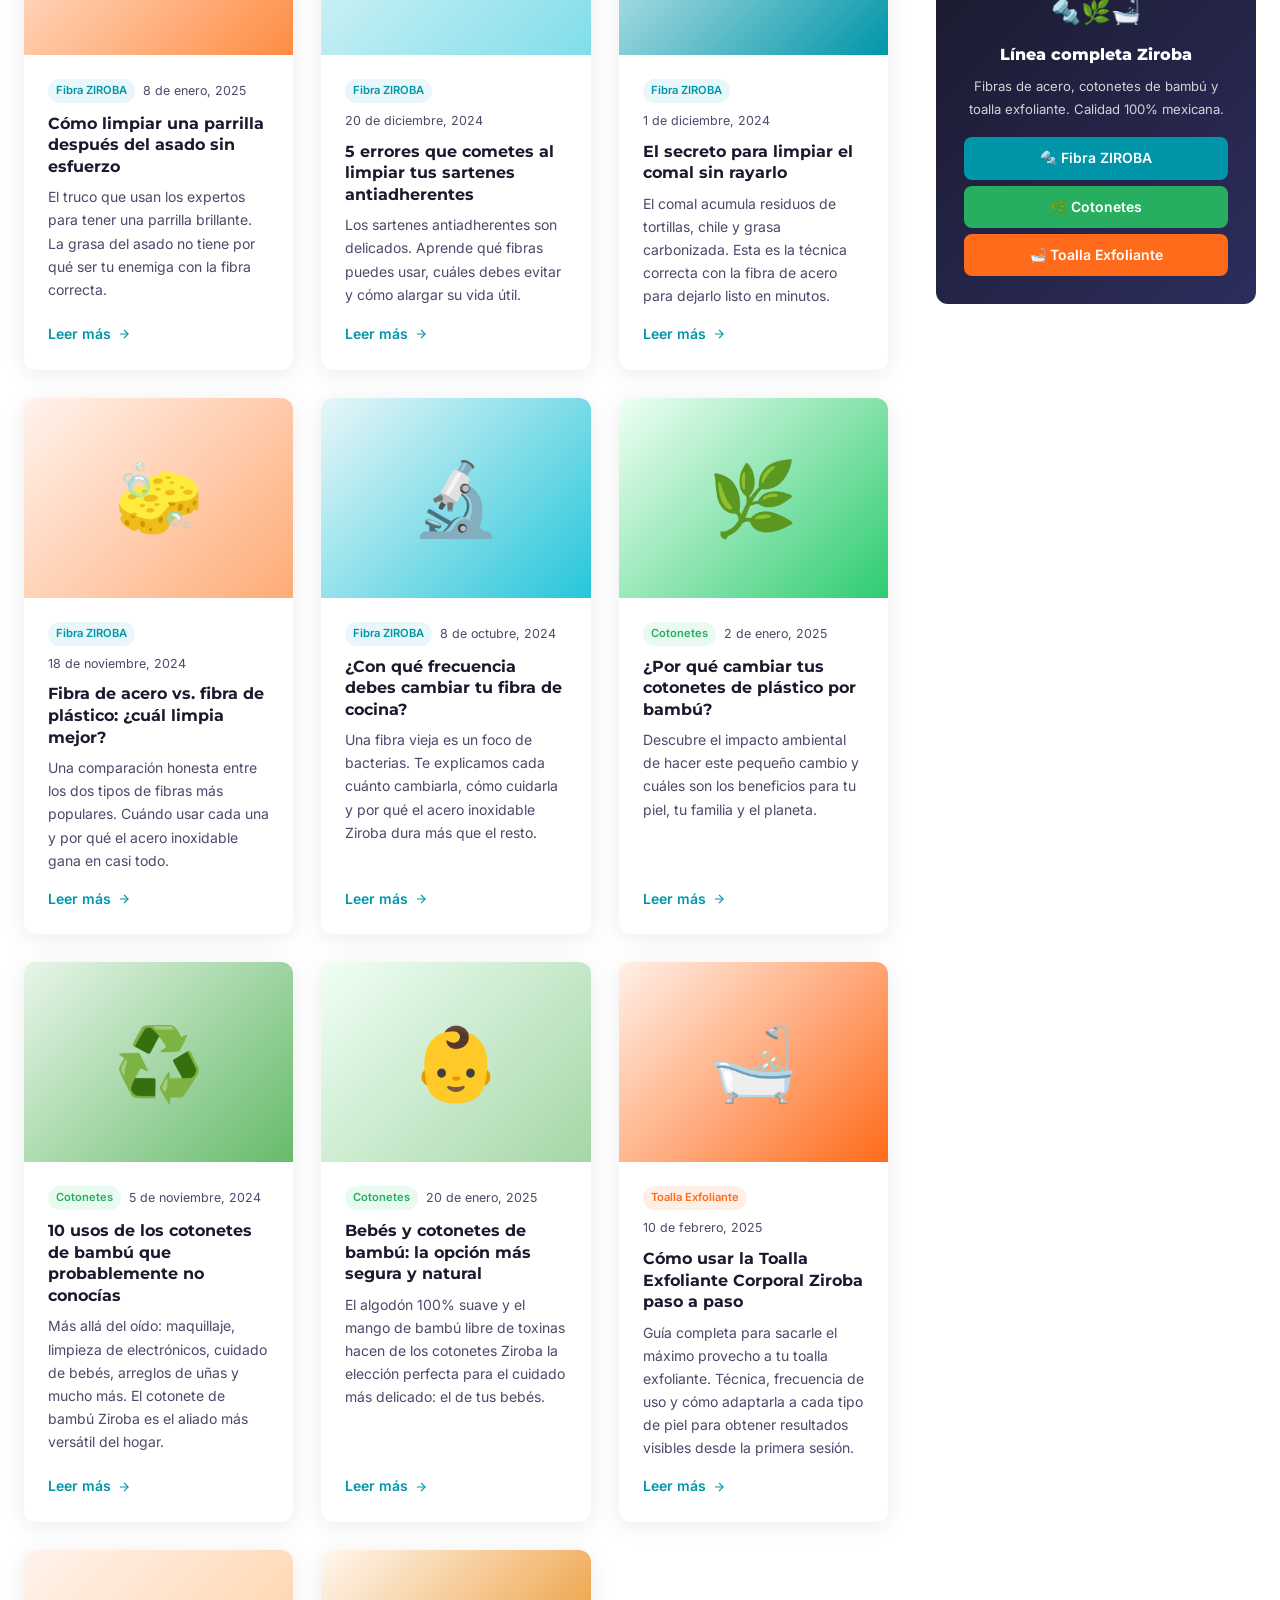
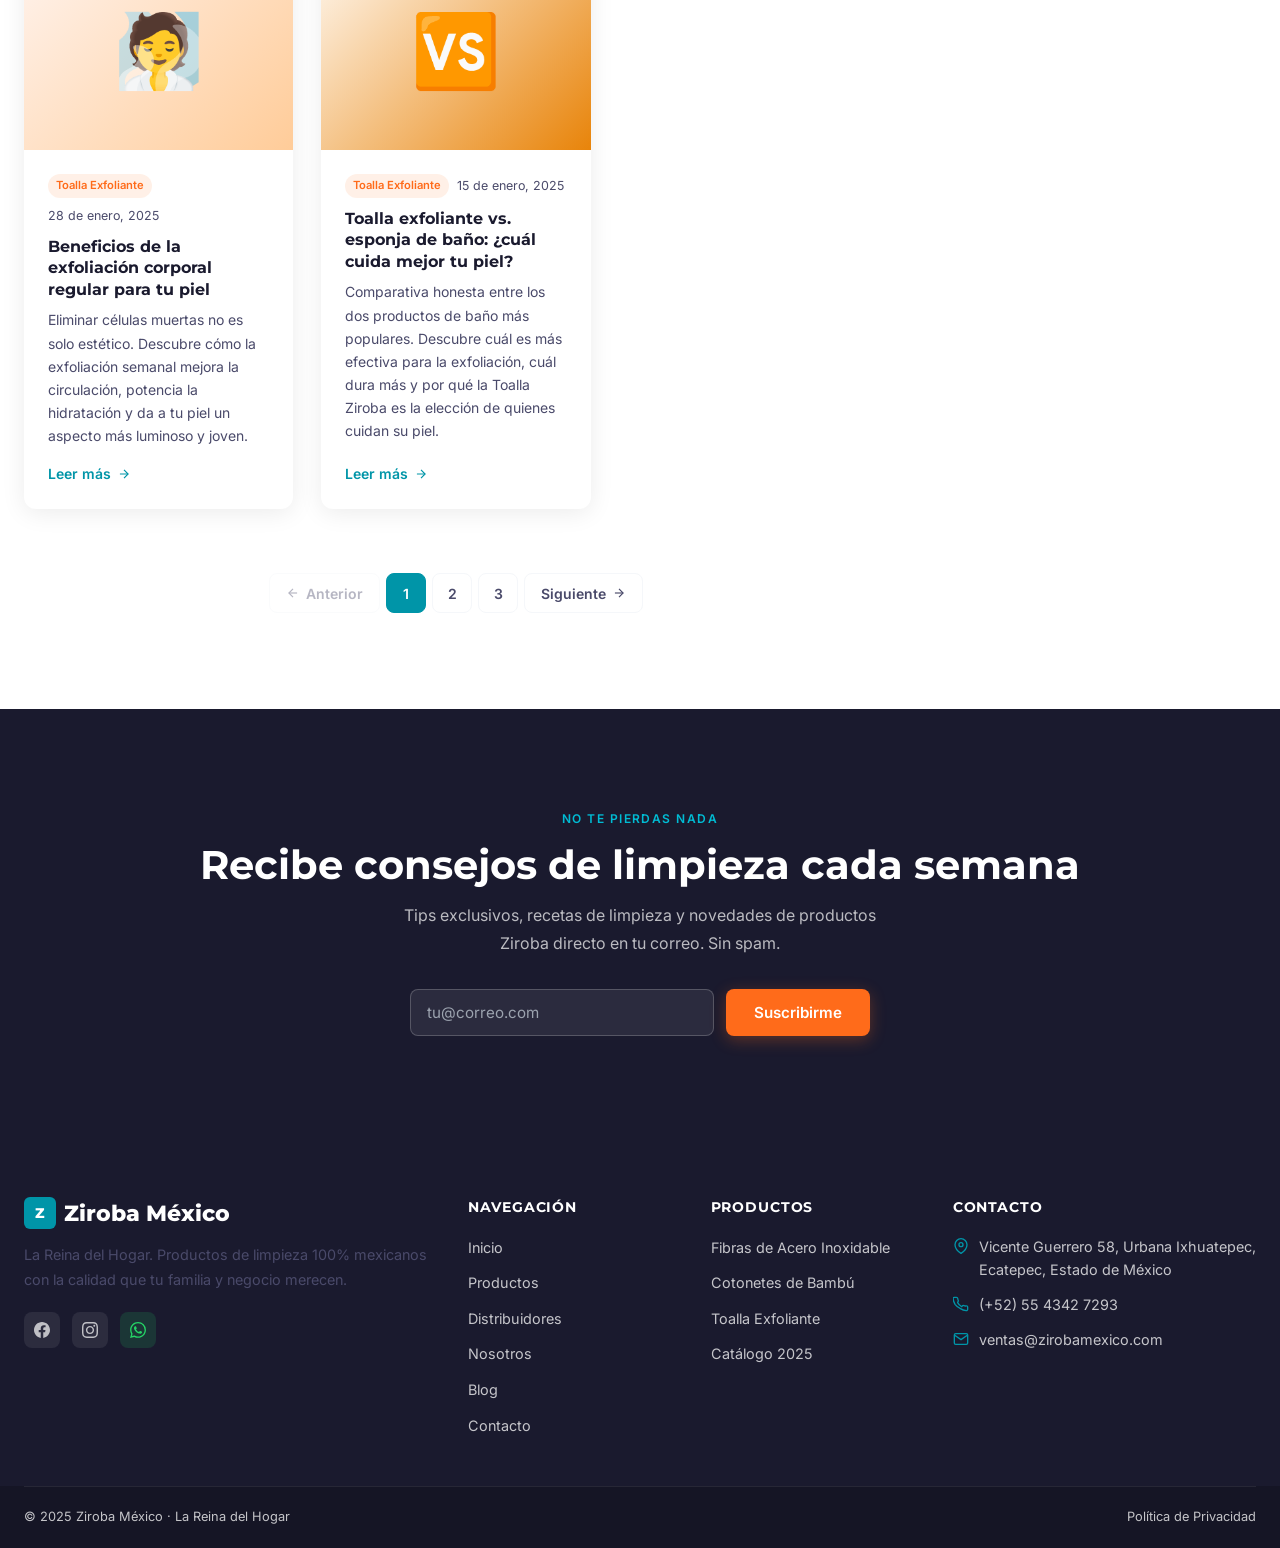
==== commit 5b07ba7e: "CAMBIOS CON CLAUDE" ====
--- a/blog.html
+++ b/blog.html
@@ -302,16 +302,16 @@
     </div>
   </div>
 
-   HERO -->
+   <!-- HERO  -->
   <section class="blog-hero">
     <div class="container">
-      <nav class="breadcrumb">
-        <a href="index.html">Inicio</a>
-        <span class="breadcrumb__sep">/</span>
-        <span>Blog</span>
-      </nav>
-      <h1>Consejos para una cocina impecable</h1>
-      <p>Trucos, guías y tips de limpieza del hogar escritos por expertos. Porque una cocina limpia no es suerte — es saber cómo hacerlo.</p>
+      <h1>Blog Ziroba: Limpieza, Belleza y Sustentabilidad</h1>
+      <p>Guías, trucos y consejos sobre nuestros tres productos estrella: Fibra ZIROBA, Cotonetes de Bambú y Toalla Exfoliante Corporal. Porque vivir mejor empieza en casa.</p>
+      <div style="display:flex;gap:8px;flex-wrap:wrap;margin-top:20px;">
+        <span style="background:rgba(255,255,255,.15);border:1px solid rgba(255,255,255,.3);color:white;font-size:.8rem;font-weight:600;padding:4px 14px;border-radius:100px;">🔩 Fibra ZIROBA</span>
+        <span style="background:rgba(255,255,255,.15);border:1px solid rgba(255,255,255,.3);color:white;font-size:.8rem;font-weight:600;padding:4px 14px;border-radius:100px;">🌿 Cotonetes de Bambú</span>
+        <span style="background:rgba(255,255,255,.15);border:1px solid rgba(255,255,255,.3);color:white;font-size:.8rem;font-weight:600;padding:4px 14px;border-radius:100px;">🛁 Toalla Exfoliante</span>
+      </div>
     </div>
   </section>
 
@@ -328,15 +328,15 @@
             <span class="section-label">Artículo destacado</span>
           </div>
           <a href="#" class="article-featured reveal" style="display:grid;text-decoration:none;">
-            <div class="article-featured__img">🍳</div>
+            <div class="article-featured__img" style="background:linear-gradient(135deg,#FFF0E8,#FF6B1A);">🛁</div>
             <div class="article-featured__body">
               <div class="article-featured__meta">
-                <span class="badge badge--teal">Limpieza</span>
-                <span class="article-card__date">15 de enero, 2025</span>
-                <span style="font-size:.78rem;color:var(--gray);">· 5 min de lectura</span>
-              </div>
-              <h2 class="article-featured__title">Cómo quitar grasa pegada de una olla exprés sin dañarla</h2>
-              <p class="article-featured__excerpt">La olla exprés es uno de los utensilios más usados en la cocina mexicana, pero también uno de los más difíciles de limpiar cuando la grasa se pega. Te enseñamos el truco infalible que usan las amas de casa expertas para dejarla como nueva en minutos.</p>
+                <span class="badge badge--orange">Toalla Exfoliante</span>
+                <span class="article-card__date">10 de febrero, 2025</span>
+                <span style="font-size:.78rem;color:var(--gray);">· 6 min de lectura</span>
+              </div>
+              <h2 class="article-featured__title">Guía completa: cómo cuidar tu piel con la Toalla Exfoliante Corporal Ziroba</h2>
+              <p class="article-featured__excerpt">La toalla exfoliante no es solo un accesorio de baño — es una herramienta de cuidado personal. Te enseñamos la técnica correcta para exfoliar según tu tipo de piel, con qué frecuencia usarla y por qué los materiales de alta calidad Ziroba marcan la diferencia en los resultados.</p>
               <div style="display:flex;align-items:center;gap:10px;">
                 <span class="article-card__read">
                   Leer artículo completo
@@ -348,160 +348,161 @@
 
           <!-- FILTROS DE CATEGORÍA -->
           <div style="margin: 48px 0 32px;">
-            <h3 style="margin-bottom:16px;font-size:1rem;">Filtrar por categoría</h3>
+            <h3 style="margin-bottom:16px;font-size:1rem;">Filtrar por producto</h3>
             <div class="category-filters">
-              <button class="filter-btn active" onclick="filtrarCategoria('todos', this)">Todos</button>
-              <button class="filter-btn" onclick="filtrarCategoria('limpieza', this)">🧹 Limpieza del hogar</button>
-              <button class="filter-btn" onclick="filtrarCategoria('cocina', this)">🍳 Cocina</button>
-              <button class="filter-btn" onclick="filtrarCategoria('sustentabilidad', this)">🌿 Sustentabilidad</button>
-              <button class="filter-btn" onclick="filtrarCategoria('consejos', this)">💡 Consejos y trucos</button>
+              <button class="filter-btn active" onclick="filtrarCategoria('todos', this)">Todos los artículos</button>
+              <button class="filter-btn" onclick="filtrarCategoria('fibras', this)">🔩 Fibra ZIROBA</button>
+              <button class="filter-btn" onclick="filtrarCategoria('cotonetes', this)">🌿 Cotonetes de Bambú</button>
+              <button class="filter-btn" onclick="filtrarCategoria('toallas', this)">🛁 Toalla Exfoliante</button>
             </div>
           </div>
 
           <!-- GRID DE ARTÍCULOS -->
           <div class="articles-grid" id="articles-grid">
 
-            <article class="article-card reveal" data-cat="cocina">
+            <!-- FIBRA ZIROBA -->
+            <article class="article-card reveal" data-cat="fibras">
               <div class="article-card__img" style="background:linear-gradient(135deg,#FFF3ED,#FF8C42);">🥩</div>
               <div class="article-card__body">
                 <div class="article-card__meta">
-                  <span class="badge badge--orange" style="font-size:.7rem;padding:3px 8px;">Cocina</span>
+                  <span class="badge badge--teal" style="font-size:.7rem;padding:3px 8px;">Fibra ZIROBA</span>
                   <span class="article-card__date">8 de enero, 2025</span>
                 </div>
                 <h3 class="article-card__title">Cómo limpiar una parrilla después del asado sin esfuerzo</h3>
-                <p class="article-card__excerpt">El truco que usan los expertos para tener una parrilla brillante con menos esfuerzo. La grasa del asado no tiene por qué ser tu enemiga.</p>
-                <a href="#" class="article-card__read">
-                  Leer más
-                  <svg xmlns="http://www.w3.org/2000/svg" width="14" height="14" viewBox="0 0 24 24" fill="none" stroke="currentColor" stroke-width="2"><line x1="5" y1="12" x2="19" y2="12"/><polyline points="12 5 19 12 12 19"/></svg>
-                </a>
-              </div>
-            </article>
-
-            <article class="article-card reveal reveal-delay-1" data-cat="sustentabilidad">
-              <div class="article-card__img" style="background:linear-gradient(135deg,#F0FFF4,#2ECC71);">🌿</div>
-              <div class="article-card__body">
-                <div class="article-card__meta">
-                  <span class="badge" style="background:rgba(46,204,113,.1);color:#27ae60;font-size:.7rem;padding:3px 8px;">Sustentabilidad</span>
-                  <span class="article-card__date">2 de enero, 2025</span>
-                </div>
-                <h3 class="article-card__title">¿Por qué cambiar tus cotonetes de plástico por bambú?</h3>
-                <p class="article-card__excerpt">Descubre el impacto ambiental de hacer este pequeño cambio y cuáles son los beneficios para tu piel y el planeta.</p>
-                <a href="#" class="article-card__read">
-                  Leer más
-                  <svg xmlns="http://www.w3.org/2000/svg" width="14" height="14" viewBox="0 0 24 24" fill="none" stroke="currentColor" stroke-width="2"><line x1="5" y1="12" x2="19" y2="12"/><polyline points="12 5 19 12 12 19"/></svg>
-                </a>
-              </div>
-            </article>
-
-            <article class="article-card reveal reveal-delay-2" data-cat="consejos">
+                <p class="article-card__excerpt">El truco que usan los expertos para tener una parrilla brillante. La grasa del asado no tiene por qué ser tu enemiga con la fibra correcta.</p>
+                <a href="#" class="article-card__read">Leer más <svg xmlns="http://www.w3.org/2000/svg" width="14" height="14" viewBox="0 0 24 24" fill="none" stroke="currentColor" stroke-width="2"><line x1="5" y1="12" x2="19" y2="12"/><polyline points="12 5 19 12 12 19"/></svg></a>
+              </div>
+            </article>
+
+            <article class="article-card reveal reveal-delay-1" data-cat="fibras">
               <div class="article-card__img" style="background:linear-gradient(135deg,var(--teal-pale),#80DEEA);">✨</div>
               <div class="article-card__body">
                 <div class="article-card__meta">
-                  <span class="badge badge--teal" style="font-size:.7rem;padding:3px 8px;">Consejos</span>
+                  <span class="badge badge--teal" style="font-size:.7rem;padding:3px 8px;">Fibra ZIROBA</span>
                   <span class="article-card__date">20 de diciembre, 2024</span>
                 </div>
                 <h3 class="article-card__title">5 errores que cometes al limpiar tus sartenes antiadherentes</h3>
                 <p class="article-card__excerpt">Los sartenes antiadherentes son delicados. Aprende qué fibras puedes usar, cuáles debes evitar y cómo alargar su vida útil.</p>
-                <a href="#" class="article-card__read">
-                  Leer más
-                  <svg xmlns="http://www.w3.org/2000/svg" width="14" height="14" viewBox="0 0 24 24" fill="none" stroke="currentColor" stroke-width="2"><line x1="5" y1="12" x2="19" y2="12"/><polyline points="12 5 19 12 12 19"/></svg>
-                </a>
-              </div>
-            </article>
-
-            <article class="article-card reveal" data-cat="limpieza">
-              <div class="article-card__img" style="background:linear-gradient(135deg,#F5F7FA,#B0BEC5);">🚿</div>
-              <div class="article-card__body">
-                <div class="article-card__meta">
-                  <span class="badge badge--teal" style="font-size:.7rem;padding:3px 8px;">Limpieza</span>
-                  <span class="article-card__date">10 de diciembre, 2024</span>
-                </div>
-                <h3 class="article-card__title">Cómo eliminar el sarro del baño con productos naturales</h3>
-                <p class="article-card__excerpt">El sarro es el enemigo número uno del baño. Te damos la receta casera más efectiva y la fibra correcta para dejarlo impecable.</p>
-                <a href="#" class="article-card__read">
-                  Leer más
-                  <svg xmlns="http://www.w3.org/2000/svg" width="14" height="14" viewBox="0 0 24 24" fill="none" stroke="currentColor" stroke-width="2"><line x1="5" y1="12" x2="19" y2="12"/><polyline points="12 5 19 12 12 19"/></svg>
-                </a>
-              </div>
-            </article>
-
-            <article class="article-card reveal reveal-delay-1" data-cat="cocina">
+                <a href="#" class="article-card__read">Leer más <svg xmlns="http://www.w3.org/2000/svg" width="14" height="14" viewBox="0 0 24 24" fill="none" stroke="currentColor" stroke-width="2"><line x1="5" y1="12" x2="19" y2="12"/><polyline points="12 5 19 12 12 19"/></svg></a>
+              </div>
+            </article>
+
+            <article class="article-card reveal reveal-delay-2" data-cat="fibras">
               <div class="article-card__img" style="background:linear-gradient(135deg,#E8F7F9,#0095A8);">🫕</div>
               <div class="article-card__body">
                 <div class="article-card__meta">
-                  <span class="badge badge--orange" style="font-size:.7rem;padding:3px 8px;">Cocina</span>
+                  <span class="badge badge--teal" style="font-size:.7rem;padding:3px 8px;">Fibra ZIROBA</span>
                   <span class="article-card__date">1 de diciembre, 2024</span>
                 </div>
                 <h3 class="article-card__title">El secreto para limpiar el comal sin rayarlo</h3>
-                <p class="article-card__excerpt">El comal acumula residuos de tortillas, chile y grasa que se carboniza. Esta es la técnica para dejarlo listo para el siguiente uso.</p>
-                <a href="#" class="article-card__read">
-                  Leer más
-                  <svg xmlns="http://www.w3.org/2000/svg" width="14" height="14" viewBox="0 0 24 24" fill="none" stroke="currentColor" stroke-width="2"><line x1="5" y1="12" x2="19" y2="12"/><polyline points="12 5 19 12 12 19"/></svg>
-                </a>
-              </div>
-            </article>
-
-            <article class="article-card reveal reveal-delay-2" data-cat="consejos">
+                <p class="article-card__excerpt">El comal acumula residuos de tortillas, chile y grasa carbonizada. Esta es la técnica correcta con la fibra de acero para dejarlo listo en minutos.</p>
+                <a href="#" class="article-card__read">Leer más <svg xmlns="http://www.w3.org/2000/svg" width="14" height="14" viewBox="0 0 24 24" fill="none" stroke="currentColor" stroke-width="2"><line x1="5" y1="12" x2="19" y2="12"/><polyline points="12 5 19 12 12 19"/></svg></a>
+              </div>
+            </article>
+
+            <article class="article-card reveal" data-cat="fibras">
               <div class="article-card__img" style="background:linear-gradient(135deg,#FFF3ED,#FFAB76);">🧽</div>
               <div class="article-card__body">
                 <div class="article-card__meta">
-                  <span class="badge badge--teal" style="font-size:.7rem;padding:3px 8px;">Consejos</span>
+                  <span class="badge badge--teal" style="font-size:.7rem;padding:3px 8px;">Fibra ZIROBA</span>
                   <span class="article-card__date">18 de noviembre, 2024</span>
                 </div>
                 <h3 class="article-card__title">Fibra de acero vs. fibra de plástico: ¿cuál limpia mejor?</h3>
                 <p class="article-card__excerpt">Una comparación honesta entre los dos tipos de fibras más populares. Cuándo usar cada una y por qué el acero inoxidable gana en casi todo.</p>
-                <a href="#" class="article-card__read">
-                  Leer más
-                  <svg xmlns="http://www.w3.org/2000/svg" width="14" height="14" viewBox="0 0 24 24" fill="none" stroke="currentColor" stroke-width="2"><line x1="5" y1="12" x2="19" y2="12"/><polyline points="12 5 19 12 12 19"/></svg>
-                </a>
-              </div>
-            </article>
-
-            <article class="article-card reveal" data-cat="sustentabilidad">
+                <a href="#" class="article-card__read">Leer más <svg xmlns="http://www.w3.org/2000/svg" width="14" height="14" viewBox="0 0 24 24" fill="none" stroke="currentColor" stroke-width="2"><line x1="5" y1="12" x2="19" y2="12"/><polyline points="12 5 19 12 12 19"/></svg></a>
+              </div>
+            </article>
+
+            <article class="article-card reveal reveal-delay-1" data-cat="fibras">
+              <div class="article-card__img" style="background:linear-gradient(135deg,#E8F7F9,#26C6DA);">🔬</div>
+              <div class="article-card__body">
+                <div class="article-card__meta">
+                  <span class="badge badge--teal" style="font-size:.7rem;padding:3px 8px;">Fibra ZIROBA</span>
+                  <span class="article-card__date">8 de octubre, 2024</span>
+                </div>
+                <h3 class="article-card__title">¿Con qué frecuencia debes cambiar tu fibra de cocina?</h3>
+                <p class="article-card__excerpt">Una fibra vieja es un foco de bacterias. Te explicamos cada cuánto cambiarla, cómo cuidarla y por qué el acero inoxidable Ziroba dura más que el resto.</p>
+                <a href="#" class="article-card__read">Leer más <svg xmlns="http://www.w3.org/2000/svg" width="14" height="14" viewBox="0 0 24 24" fill="none" stroke="currentColor" stroke-width="2"><line x1="5" y1="12" x2="19" y2="12"/><polyline points="12 5 19 12 12 19"/></svg></a>
+              </div>
+            </article>
+
+            <!-- COTONETES DE BAMBÚ -->
+            <article class="article-card reveal reveal-delay-2" data-cat="cotonetes">
+              <div class="article-card__img" style="background:linear-gradient(135deg,#F0FFF4,#2ECC71);">🌿</div>
+              <div class="article-card__body">
+                <div class="article-card__meta">
+                  <span class="badge" style="background:rgba(46,204,113,.1);color:#27ae60;font-size:.7rem;padding:3px 8px;">Cotonetes</span>
+                  <span class="article-card__date">2 de enero, 2025</span>
+                </div>
+                <h3 class="article-card__title">¿Por qué cambiar tus cotonetes de plástico por bambú?</h3>
+                <p class="article-card__excerpt">Descubre el impacto ambiental de hacer este pequeño cambio y cuáles son los beneficios para tu piel, tu familia y el planeta.</p>
+                <a href="#" class="article-card__read">Leer más <svg xmlns="http://www.w3.org/2000/svg" width="14" height="14" viewBox="0 0 24 24" fill="none" stroke="currentColor" stroke-width="2"><line x1="5" y1="12" x2="19" y2="12"/><polyline points="12 5 19 12 12 19"/></svg></a>
+              </div>
+            </article>
+
+            <article class="article-card reveal" data-cat="cotonetes">
               <div class="article-card__img" style="background:linear-gradient(135deg,#E8F5E9,#66BB6A);">♻️</div>
               <div class="article-card__body">
                 <div class="article-card__meta">
-                  <span class="badge" style="background:rgba(46,204,113,.1);color:#27ae60;font-size:.7rem;padding:3px 8px;">Sustentabilidad</span>
+                  <span class="badge" style="background:rgba(46,204,113,.1);color:#27ae60;font-size:.7rem;padding:3px 8px;">Cotonetes</span>
                   <span class="article-card__date">5 de noviembre, 2024</span>
                 </div>
-                <h3 class="article-card__title">10 hábitos de limpieza sustentables que puedes adoptar hoy</h3>
-                <p class="article-card__excerpt">Pequeños cambios en tu rutina de limpieza que marcan una gran diferencia para el medio ambiente. Sin sacrificar efectividad.</p>
-                <a href="#" class="article-card__read">
-                  Leer más
-                  <svg xmlns="http://www.w3.org/2000/svg" width="14" height="14" viewBox="0 0 24 24" fill="none" stroke="currentColor" stroke-width="2"><line x1="5" y1="12" x2="19" y2="12"/><polyline points="12 5 19 12 12 19"/></svg>
-                </a>
-              </div>
-            </article>
-
-            <article class="article-card reveal reveal-delay-1" data-cat="limpieza">
-              <div class="article-card__img" style="background:linear-gradient(135deg,#F3E5F5,#AB47BC);">🏠</div>
-              <div class="article-card__body">
-                <div class="article-card__meta">
-                  <span class="badge badge--teal" style="font-size:.7rem;padding:3px 8px;">Limpieza</span>
-                  <span class="article-card__date">22 de octubre, 2024</span>
-                </div>
-                <h3 class="article-card__title">Rutina de limpieza semanal para cocinas de restaurante</h3>
-                <p class="article-card__excerpt">Los profesionales de la hostelería siguen protocolos estrictos. Aquí te compartimos la rutina que usan y cómo adaptarla al hogar.</p>
-                <a href="#" class="article-card__read">
-                  Leer más
-                  <svg xmlns="http://www.w3.org/2000/svg" width="14" height="14" viewBox="0 0 24 24" fill="none" stroke="currentColor" stroke-width="2"><line x1="5" y1="12" x2="19" y2="12"/><polyline points="12 5 19 12 12 19"/></svg>
-                </a>
-              </div>
-            </article>
-
-            <article class="article-card reveal reveal-delay-2" data-cat="consejos">
-              <div class="article-card__img" style="background:linear-gradient(135deg,#E8F7F9,#26C6DA);">🔬</div>
-              <div class="article-card__body">
-                <div class="article-card__meta">
-                  <span class="badge badge--teal" style="font-size:.7rem;padding:3px 8px;">Consejos</span>
-                  <span class="article-card__date">8 de octubre, 2024</span>
-                </div>
-                <h3 class="article-card__title">¿Con qué frecuencia debes cambiar tu fibra de cocina?</h3>
-                <p class="article-card__excerpt">Una fibra vieja es un foco de bacterias. Te explicamos cada cuánto cambiarla, cómo cuidarla y por qué el acero inoxidable dura más.</p>
-                <a href="#" class="article-card__read">
-                  Leer más
-                  <svg xmlns="http://www.w3.org/2000/svg" width="14" height="14" viewBox="0 0 24 24" fill="none" stroke="currentColor" stroke-width="2"><line x1="5" y1="12" x2="19" y2="12"/><polyline points="12 5 19 12 12 19"/></svg>
-                </a>
+                <h3 class="article-card__title">10 usos de los cotonetes de bambú que probablemente no conocías</h3>
+                <p class="article-card__excerpt">Más allá del oído: maquillaje, limpieza de electrónicos, cuidado de bebés, arreglos de uñas y mucho más. El cotonete de bambú Ziroba es el aliado más versátil del hogar.</p>
+                <a href="#" class="article-card__read">Leer más <svg xmlns="http://www.w3.org/2000/svg" width="14" height="14" viewBox="0 0 24 24" fill="none" stroke="currentColor" stroke-width="2"><line x1="5" y1="12" x2="19" y2="12"/><polyline points="12 5 19 12 12 19"/></svg></a>
+              </div>
+            </article>
+
+            <article class="article-card reveal reveal-delay-1" data-cat="cotonetes">
+              <div class="article-card__img" style="background:linear-gradient(135deg,#F0FFF4,#A5D6A7);">👶</div>
+              <div class="article-card__body">
+                <div class="article-card__meta">
+                  <span class="badge" style="background:rgba(46,204,113,.1);color:#27ae60;font-size:.7rem;padding:3px 8px;">Cotonetes</span>
+                  <span class="article-card__date">20 de enero, 2025</span>
+                </div>
+                <h3 class="article-card__title">Bebés y cotonetes de bambú: la opción más segura y natural</h3>
+                <p class="article-card__excerpt">El algodón 100% suave y el mango de bambú libre de toxinas hacen de los cotonetes Ziroba la elección perfecta para el cuidado más delicado: el de tus bebés.</p>
+                <a href="#" class="article-card__read">Leer más <svg xmlns="http://www.w3.org/2000/svg" width="14" height="14" viewBox="0 0 24 24" fill="none" stroke="currentColor" stroke-width="2"><line x1="5" y1="12" x2="19" y2="12"/><polyline points="12 5 19 12 12 19"/></svg></a>
+              </div>
+            </article>
+
+            <!-- TOALLA EXFOLIANTE -->
+            <article class="article-card reveal reveal-delay-2" data-cat="toallas">
+              <div class="article-card__img" style="background:linear-gradient(135deg,#FFF0E8,#FF6B1A);">🛁</div>
+              <div class="article-card__body">
+                <div class="article-card__meta">
+                  <span class="badge badge--orange" style="font-size:.7rem;padding:3px 8px;">Toalla Exfoliante</span>
+                  <span class="article-card__date">10 de febrero, 2025</span>
+                </div>
+                <h3 class="article-card__title">Cómo usar la Toalla Exfoliante Corporal Ziroba paso a paso</h3>
+                <p class="article-card__excerpt">Guía completa para sacarle el máximo provecho a tu toalla exfoliante. Técnica, frecuencia de uso y cómo adaptarla a cada tipo de piel para obtener resultados visibles desde la primera sesión.</p>
+                <a href="#" class="article-card__read">Leer más <svg xmlns="http://www.w3.org/2000/svg" width="14" height="14" viewBox="0 0 24 24" fill="none" stroke="currentColor" stroke-width="2"><line x1="5" y1="12" x2="19" y2="12"/><polyline points="12 5 19 12 12 19"/></svg></a>
+              </div>
+            </article>
+
+            <article class="article-card reveal" data-cat="toallas">
+              <div class="article-card__img" style="background:linear-gradient(135deg,#FFF3ED,#FFCC99);">🧖</div>
+              <div class="article-card__body">
+                <div class="article-card__meta">
+                  <span class="badge badge--orange" style="font-size:.7rem;padding:3px 8px;">Toalla Exfoliante</span>
+                  <span class="article-card__date">28 de enero, 2025</span>
+                </div>
+                <h3 class="article-card__title">Beneficios de la exfoliación corporal regular para tu piel</h3>
+                <p class="article-card__excerpt">Eliminar células muertas no es solo estético. Descubre cómo la exfoliación semanal mejora la circulación, potencia la hidratación y da a tu piel un aspecto más luminoso y joven.</p>
+                <a href="#" class="article-card__read">Leer más <svg xmlns="http://www.w3.org/2000/svg" width="14" height="14" viewBox="0 0 24 24" fill="none" stroke="currentColor" stroke-width="2"><line x1="5" y1="12" x2="19" y2="12"/><polyline points="12 5 19 12 12 19"/></svg></a>
+              </div>
+            </article>
+
+            <article class="article-card reveal reveal-delay-1" data-cat="toallas">
+              <div class="article-card__img" style="background:linear-gradient(135deg,#FFF8F0,#E8840A);">🆚</div>
+              <div class="article-card__body">
+                <div class="article-card__meta">
+                  <span class="badge badge--orange" style="font-size:.7rem;padding:3px 8px;">Toalla Exfoliante</span>
+                  <span class="article-card__date">15 de enero, 2025</span>
+                </div>
+                <h3 class="article-card__title">Toalla exfoliante vs. esponja de baño: ¿cuál cuida mejor tu piel?</h3>
+                <p class="article-card__excerpt">Comparativa honesta entre los dos productos de baño más populares. Descubre cuál es más efectiva para la exfoliación, cuál dura más y por qué la Toalla Ziroba es la elección de quienes cuidan su piel.</p>
+                <a href="#" class="article-card__read">Leer más <svg xmlns="http://www.w3.org/2000/svg" width="14" height="14" viewBox="0 0 24 24" fill="none" stroke="currentColor" stroke-width="2"><line x1="5" y1="12" x2="19" y2="12"/><polyline points="12 5 19 12 12 19"/></svg></a>
               </div>
             </article>
 
@@ -591,12 +592,14 @@
             </div>
           </div>
 
-          <!-- CTA producto -->
-          <div style="background:linear-gradient(135deg,var(--teal-dark),var(--teal));border-radius:var(--radius);padding:28px;color:white;text-align:center;">
-            <div style="font-size:2.5rem;margin-bottom:12px;">🔩</div>
-            <div style="font-family:'Montserrat',sans-serif;font-weight:800;font-size:1rem;margin-bottom:8px;">Fibras Ziroba</div>
-            <p style="color:rgba(255,255,255,.85);font-size:.85rem;margin-bottom:16px;">La herramienta de limpieza que usan los distribuidores más exigentes de México.</p>
-            <a href="productos.html" class="btn btn--orange btn--sm" style="width:100%;justify-content:center;">Ver productos</a>
+          <!-- CTA productos -->
+          <div style="background:linear-gradient(135deg,var(--navy),#2D2D5E);border-radius:var(--radius);padding:28px;color:white;text-align:center;">
+            <div style="font-size:1.5rem;margin-bottom:10px;display:flex;justify-content:center;gap:6px;">🔩🌿🛁</div>
+            <div style="font-family:'Montserrat',sans-serif;font-weight:800;font-size:1rem;margin-bottom:8px;">Línea completa Ziroba</div>
+            <p style="color:rgba(255,255,255,.8);font-size:.82rem;margin-bottom:16px;">Fibras de acero, cotonetes de bambú y toalla exfoliante. Calidad 100% mexicana.</p>
+            <a href="productos.html#fibras" class="btn btn--sm" style="width:100%;justify-content:center;background:var(--teal);color:white;margin-bottom:6px;">🔩 Fibra ZIROBA</a>
+            <a href="productos.html#cotonetes" class="btn btn--sm" style="width:100%;justify-content:center;background:#27ae60;color:white;margin-bottom:6px;">🌿 Cotonetes</a>
+            <a href="productos.html#toallas" class="btn btn--sm" style="width:100%;justify-content:center;background:var(--orange);color:white;">🛁 Toalla Exfoliante</a>
           </div>
 
         </aside>
